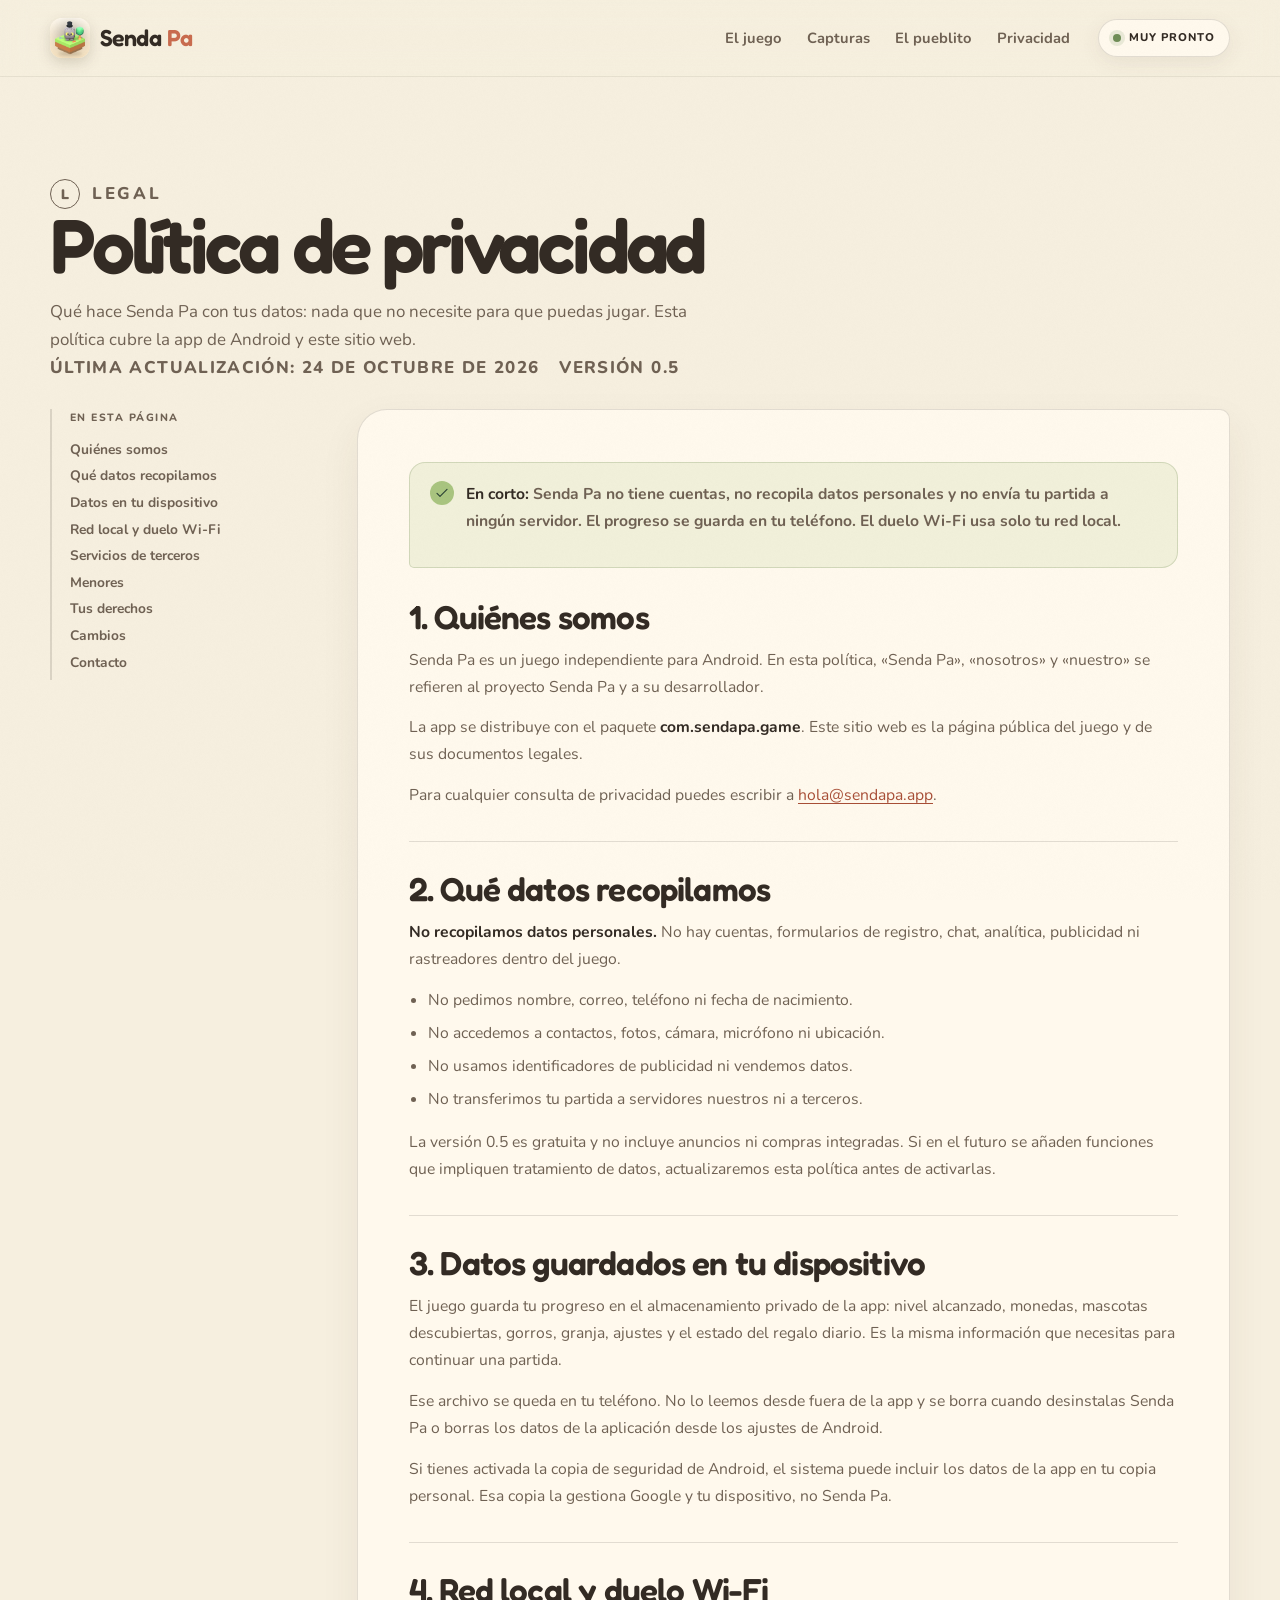
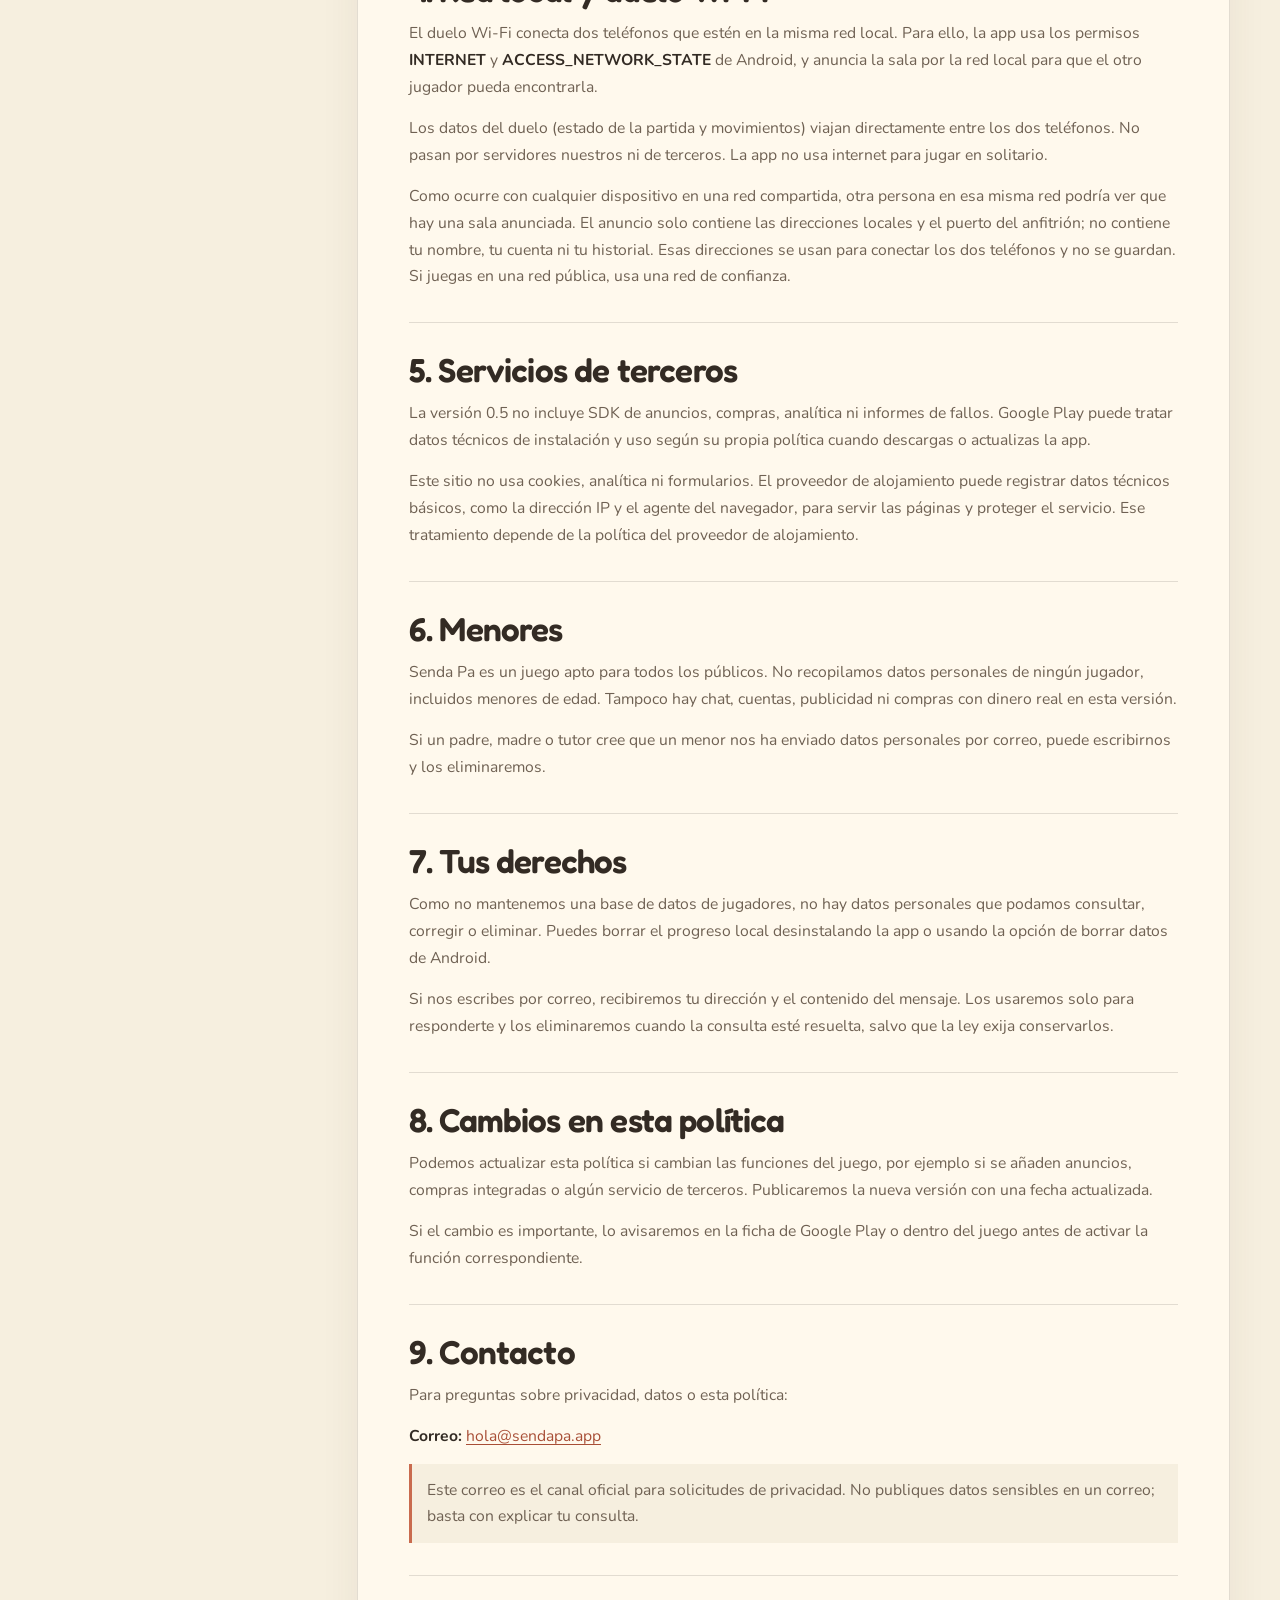
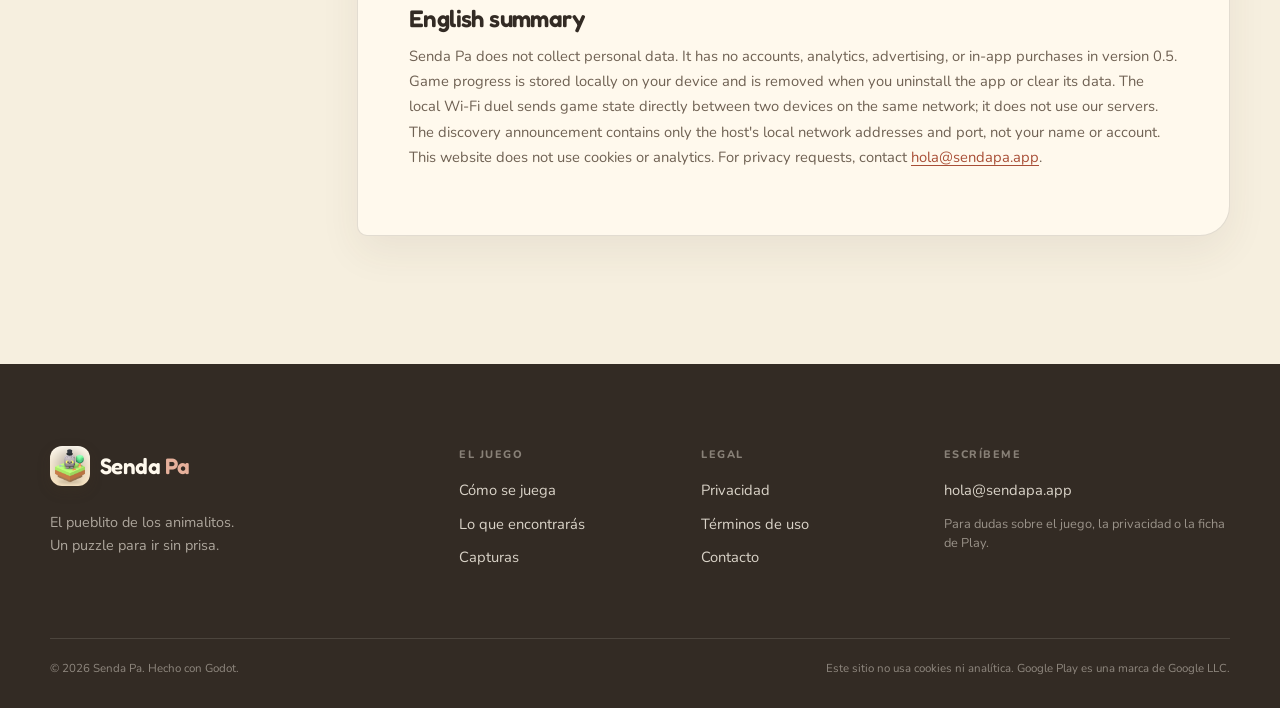
==== privacidad/index.html @ 4fb6857e "Sitio web estatico de Senda Pa" ====
<!doctype html>
<html lang="es">
<head>
  <meta charset="utf-8">
  <meta name="viewport" content="width=device-width, initial-scale=1">
  <title>Política de privacidad — Senda Pa</title>
  <meta name="description" content="Política de privacidad de Senda Pa: el juego no recopila datos personales, guarda el progreso en tu dispositivo y usa la red local solo para el duelo Wi-Fi.">
  <meta name="theme-color" content="#f6efdf">
  <meta name="color-scheme" content="light">

  <link rel="icon" href="../assets/favicon.ico" sizes="any">
  <link rel="icon" type="image/png" href="../assets/icon-32.png" sizes="32x32">
  <link rel="apple-touch-icon" href="../assets/icon-180.png">
  <link rel="preload" href="../assets/fonts/Fredoka.ttf" as="font" type="font/ttf" crossorigin>
  <link rel="preload" href="../assets/fonts/Nunito-400.ttf" as="font" type="font/ttf" crossorigin>
  <link rel="stylesheet" href="../styles.css">

  <meta property="og:type" content="article">
  <meta property="og:locale" content="es_ES">
  <meta property="og:site_name" content="Senda Pa">
  <meta property="og:title" content="Política de privacidad — Senda Pa">
  <meta property="og:description" content="Senda Pa no recopila datos personales. El progreso se queda en tu dispositivo y el duelo Wi-Fi usa solo tu red local.">
  <meta property="og:image" content="../assets/og-image.jpg">
</head>
<body>
  <a class="skip-link" href="#contenido">Saltar al contenido</a>

  <svg class="svg-sprite" aria-hidden="true" xmlns="http://www.w3.org/2000/svg">
    <symbol id="i-check" viewBox="0 0 24 24">
      <path d="m4.5 12.5 4.5 4.5L19.5 6.5"/>
    </symbol>
  </svg>

  <header class="site-header">
    <div class="container header-inner">
      <a class="brand" href="../" aria-label="Senda Pa, inicio">
        <img src="../assets/icon.png" width="40" height="40" alt="">
        <span class="brand-word">Senda <em>Pa</em></span>
      </a>
      <nav class="main-nav" aria-label="Principal">
        <a href="../#juego">El juego</a>
        <a href="../#capturas">Capturas</a>
        <a href="../#pueblito">El pueblito</a>
        <a href="./" aria-current="page">Privacidad</a>
      </nav>
      <a class="header-pill" href="../#disponible"><span class="status-dot" aria-hidden="true"></span> Muy pronto</a>
    </div>
  </header>

  <main id="contenido">
    <section class="legal-hero">
      <div class="container">
        <p class="kicker"><span class="kicker-num">L</span> Legal</p>
        <h1>Política de privacidad</h1>
        <p>Qué hace Senda Pa con tus datos: nada que no necesite para que puedas jugar. Esta política cubre la app de Android y este sitio web.</p>
        <p class="legal-meta"><span>Última actualización: 24 de octubre de 2026</span><span>Versión 0.5</span></p>
      </div>
    </section>

    <div class="container legal-layout">
      <nav class="legal-toc" aria-label="En esta página">
        <h2>En esta página</h2>
        <a href="#quienes-somos">Quiénes somos</a>
        <a href="#datos">Qué datos recopilamos</a>
        <a href="#dispositivo">Datos en tu dispositivo</a>
        <a href="#red-local">Red local y duelo Wi-Fi</a>
        <a href="#terceros">Servicios de terceros</a>
        <a href="#menores">Menores</a>
        <a href="#derechos">Tus derechos</a>
        <a href="#cambios">Cambios</a>
        <a href="#contacto">Contacto</a>
      </nav>

      <article class="legal-card">
        <div class="legal-summary">
          <svg class="icon" aria-hidden="true"><use href="#i-check"/></svg>
          <p><strong>En corto:</strong> Senda Pa no tiene cuentas, no recopila datos personales y no envía tu partida a ningún servidor. El progreso se guarda en tu teléfono. El duelo Wi-Fi usa solo tu red local.</p>
        </div>

        <section id="quienes-somos">
          <h2>1. Quiénes somos</h2>
          <p>Senda Pa es un juego independiente para Android. En esta política, «Senda Pa», «nosotros» y «nuestro» se refieren al proyecto Senda Pa y a su desarrollador.</p>
          <p>La app se distribuye con el paquete <strong>com.sendapa.game</strong>. Este sitio web es la página pública del juego y de sus documentos legales.</p>
          <p>Para cualquier consulta de privacidad puedes escribir a <a href="mailto:hola@sendapa.app">hola@sendapa.app</a>.</p>
        </section>

        <section id="datos">
          <h2>2. Qué datos recopilamos</h2>
          <p><strong>No recopilamos datos personales.</strong> No hay cuentas, formularios de registro, chat, analítica, publicidad ni rastreadores dentro del juego.</p>
          <ul>
            <li>No pedimos nombre, correo, teléfono ni fecha de nacimiento.</li>
            <li>No accedemos a contactos, fotos, cámara, micrófono ni ubicación.</li>
            <li>No usamos identificadores de publicidad ni vendemos datos.</li>
            <li>No transferimos tu partida a servidores nuestros ni a terceros.</li>
          </ul>
          <p>La versión 0.5 es gratuita y no incluye anuncios ni compras integradas. Si en el futuro se añaden funciones que impliquen tratamiento de datos, actualizaremos esta política antes de activarlas.</p>
        </section>

        <section id="dispositivo">
          <h2>3. Datos guardados en tu dispositivo</h2>
          <p>El juego guarda tu progreso en el almacenamiento privado de la app: nivel alcanzado, monedas, mascotas descubiertas, gorros, granja, ajustes y el estado del regalo diario. Es la misma información que necesitas para continuar una partida.</p>
          <p>Ese archivo se queda en tu teléfono. No lo leemos desde fuera de la app y se borra cuando desinstalas Senda Pa o borras los datos de la aplicación desde los ajustes de Android.</p>
          <p>Si tienes activada la copia de seguridad de Android, el sistema puede incluir los datos de la app en tu copia personal. Esa copia la gestiona Google y tu dispositivo, no Senda Pa.</p>
        </section>

        <section id="red-local">
          <h2>4. Red local y duelo Wi-Fi</h2>
          <p>El duelo Wi-Fi conecta dos teléfonos que estén en la misma red local. Para ello, la app usa los permisos <strong>INTERNET</strong> y <strong>ACCESS_NETWORK_STATE</strong> de Android, y anuncia la sala por la red local para que el otro jugador pueda encontrarla.</p>
          <p>Los datos del duelo (estado de la partida y movimientos) viajan directamente entre los dos teléfonos. No pasan por servidores nuestros ni de terceros. La app no usa internet para jugar en solitario.</p>
          <p>Como ocurre con cualquier dispositivo en una red compartida, otra persona en esa misma red podría ver que hay una sala anunciada. El anuncio solo contiene las direcciones locales y el puerto del anfitrión; no contiene tu nombre, tu cuenta ni tu historial. Esas direcciones se usan para conectar los dos teléfonos y no se guardan. Si juegas en una red pública, usa una red de confianza.</p>
        </section>

        <section id="terceros">
          <h2>5. Servicios de terceros</h2>
          <p>La versión 0.5 no incluye SDK de anuncios, compras, analítica ni informes de fallos. Google Play puede tratar datos técnicos de instalación y uso según su propia política cuando descargas o actualizas la app.</p>
          <p>Este sitio no usa cookies, analítica ni formularios. El proveedor de alojamiento puede registrar datos técnicos básicos, como la dirección IP y el agente del navegador, para servir las páginas y proteger el servicio. Ese tratamiento depende de la política del proveedor de alojamiento.</p>
        </section>

        <section id="menores">
          <h2>6. Menores</h2>
          <p>Senda Pa es un juego apto para todos los públicos. No recopilamos datos personales de ningún jugador, incluidos menores de edad. Tampoco hay chat, cuentas, publicidad ni compras con dinero real en esta versión.</p>
          <p>Si un padre, madre o tutor cree que un menor nos ha enviado datos personales por correo, puede escribirnos y los eliminaremos.</p>
        </section>

        <section id="derechos">
          <h2>7. Tus derechos</h2>
          <p>Como no mantenemos una base de datos de jugadores, no hay datos personales que podamos consultar, corregir o eliminar. Puedes borrar el progreso local desinstalando la app o usando la opción de borrar datos de Android.</p>
          <p>Si nos escribes por correo, recibiremos tu dirección y el contenido del mensaje. Los usaremos solo para responderte y los eliminaremos cuando la consulta esté resuelta, salvo que la ley exija conservarlos.</p>
        </section>

        <section id="cambios">
          <h2>8. Cambios en esta política</h2>
          <p>Podemos actualizar esta política si cambian las funciones del juego, por ejemplo si se añaden anuncios, compras integradas o algún servicio de terceros. Publicaremos la nueva versión con una fecha actualizada.</p>
          <p>Si el cambio es importante, lo avisaremos en la ficha de Google Play o dentro del juego antes de activar la función correspondiente.</p>
        </section>

        <section id="contacto">
          <h2>9. Contacto</h2>
          <p>Para preguntas sobre privacidad, datos o esta política:</p>
          <p><strong>Correo:</strong> <a href="mailto:hola@sendapa.app">hola@sendapa.app</a></p>
          <p class="legal-note">Este correo es el canal oficial para solicitudes de privacidad. No publiques datos sensibles en un correo; basta con explicar tu consulta.</p>
        </section>

        <section class="legal-en" lang="en">
          <h2>English summary</h2>
          <p>Senda Pa does not collect personal data. It has no accounts, analytics, advertising, or in-app purchases in version 0.5. Game progress is stored locally on your device and is removed when you uninstall the app or clear its data. The local Wi-Fi duel sends game state directly between two devices on the same network; it does not use our servers. The discovery announcement contains only the host's local network addresses and port, not your name or account. This website does not use cookies or analytics. For privacy requests, contact <a href="mailto:hola@sendapa.app">hola@sendapa.app</a>.</p>
        </section>
      </article>
    </div>
  </main>

  <footer class="site-footer">
    <div class="container footer-grid">
      <div class="footer-brand">
        <a class="brand brand--footer" href="../" aria-label="Senda Pa, inicio">
          <img src="../assets/icon.png" width="44" height="44" alt="" loading="lazy">
          <span class="brand-word">Senda <em>Pa</em></span>
        </a>
        <p>El pueblito de los animalitos.<br>Un puzzle para ir sin prisa.</p>
      </div>
      <nav class="footer-nav" aria-label="El juego">
        <h2>El juego</h2>
        <a href="../#juego">Cómo se juega</a>
        <a href="../#pueblito">Lo que encontrarás</a>
        <a href="../#capturas">Capturas</a>
      </nav>
      <nav class="footer-nav" aria-label="Legal">
        <h2>Legal</h2>
        <a href="./" aria-current="page">Privacidad</a>
        <a href="../terminos/">Términos de uso</a>
        <a href="mailto:hola@sendapa.app">Contacto</a>
      </nav>
      <div class="footer-contact">
        <h2>Escríbeme</h2>
        <a href="mailto:hola@sendapa.app">hola@sendapa.app</a>
        <p>Para dudas sobre el juego, la privacidad o la ficha de Play.</p>
      </div>
    </div>
    <div class="container footer-bottom">
      <p>© 2026 Senda Pa. Hecho con Godot.</p>
      <p>Este sitio no usa cookies ni analítica. Google Play es una marca de Google LLC.</p>
    </div>
  </footer>

</body>
</html>
---- styles.css ----
@font-face {
  font-family: "Fredoka";
  src: url("assets/fonts/Fredoka.ttf") format("truetype");
  font-weight: 300 700;
  font-style: normal;
  font-display: swap;
}

@font-face {
  font-family: "Nunito";
  src: url("assets/fonts/Nunito-400.ttf") format("truetype");
  font-weight: 400;
  font-style: normal;
  font-display: swap;
}

@font-face {
  font-family: "Nunito";
  src: url("assets/fonts/Nunito-600.ttf") format("truetype");
  font-weight: 600;
  font-style: normal;
  font-display: swap;
}

@font-face {
  font-family: "Nunito";
  src: url("assets/fonts/Nunito-700.ttf") format("truetype");
  font-weight: 700;
  font-style: normal;
  font-display: swap;
}

@font-face {
  font-family: "Nunito";
  src: url("assets/fonts/Nunito-800.ttf") format("truetype");
  font-weight: 800;
  font-style: normal;
  font-display: swap;
}

:root {
  --paper: #f6efdf;
  --paper-deep: #efe3cd;
  --cream: #fff9ed;
  --ink: #332b24;
  --ink-soft: #6f6153;
  --terracotta: #c96b4e;
  --terra-dark: #a84e36;
  --sage: #a9c47f;
  --sage-deep: #6f8d56;
  --forest: #2e4436;
  --line: rgba(51, 43, 36, 0.14);
  --line-strong: rgba(51, 43, 36, 0.24);
  --shadow: 0 24px 60px rgba(74, 53, 36, 0.16);
  --font-display: "Fredoka", "Trebuchet MS", sans-serif;
  --font-body: "Nunito", "Segoe UI", sans-serif;
}

*,
*::before,
*::after {
  box-sizing: border-box;
}

html {
  overflow-x: clip;
  scroll-behavior: smooth;
  scroll-padding-top: 96px;
}

body {
  margin: 0;
  overflow-x: clip;
  background: var(--paper);
  color: var(--ink);
  font-family: var(--font-body);
  font-size: 16px;
  line-height: 1.65;
  -webkit-font-smoothing: antialiased;
  text-rendering: optimizeLegibility;
}

body::after {
  content: "";
  position: fixed;
  inset: 0;
  z-index: 200;
  pointer-events: none;
  background-image: url("assets/noise.png");
  background-size: 96px;
  opacity: 0.1;
  mix-blend-mode: multiply;
}

::selection {
  background: rgba(201, 107, 78, 0.28);
  color: var(--ink);
}

img {
  max-width: 100%;
}

a {
  color: inherit;
}

button,
input,
textarea,
select {
  font: inherit;
}

:focus-visible {
  outline: 3px solid var(--terracotta);
  outline-offset: 3px;
}

.section--gallery :focus-visible,
.site-footer :focus-visible {
  outline-color: var(--cream);
}

.svg-sprite {
  position: absolute;
  width: 0;
  height: 0;
  overflow: hidden;
}

.icon {
  width: 1.15em;
  height: 1.15em;
  flex: 0 0 auto;
  fill: none;
  stroke: currentColor;
  stroke-width: 1.8;
  stroke-linecap: round;
  stroke-linejoin: round;
  vertical-align: -0.14em;
}

.icon--fill,
.icon .fill {
  fill: currentColor;
  stroke: none;
}

.skip-link {
  position: fixed;
  top: 12px;
  left: 12px;
  z-index: 500;
  padding: 12px 18px;
  border-radius: 10px;
  background: var(--ink);
  color: var(--cream);
  font-weight: 800;
  text-decoration: none;
  transform: translateY(-160%);
  transition: transform 0.2s ease;
}

.skip-link:focus {
  transform: translateY(0);
}

.container {
  width: min(1180px, calc(100% - clamp(36px, 7vw, 96px)));
  margin-inline: auto;
}

/* Header */
.site-header {
  position: sticky;
  top: 0;
  z-index: 60;
  background: rgba(246, 239, 223, 0.82);
  border-bottom: 1px solid rgba(51, 43, 36, 0.08);
  backdrop-filter: blur(14px);
}

.header-inner {
  display: flex;
  align-items: center;
  gap: 28px;
  min-height: 76px;
}

.brand {
  display: inline-flex;
  align-items: center;
  gap: 10px;
  color: var(--ink);
  font-family: var(--font-display);
  font-size: 1.45rem;
  font-weight: 600;
  letter-spacing: -0.025em;
  line-height: 1;
  text-decoration: none;
  white-space: nowrap;
}

.brand img {
  width: 40px;
  height: 40px;
  border-radius: 12px;
  box-shadow: 0 5px 14px rgba(74, 53, 36, 0.18);
}

.brand-word em {
  color: var(--terracotta);
  font-style: normal;
}

.main-nav {
  display: flex;
  align-items: center;
  gap: clamp(16px, 2vw, 28px);
  margin-left: auto;
  font-size: 0.92rem;
  font-weight: 700;
}

.main-nav a {
  position: relative;
  padding-block: 10px;
  color: var(--ink-soft);
  text-decoration: none;
}

.main-nav a::after {
  content: "";
  position: absolute;
  right: 100%;
  bottom: 4px;
  left: 0;
  height: 2px;
  border-radius: 2px;
  background: var(--terracotta);
  transition: right 0.28s ease;
}

.main-nav a:hover::after,
.main-nav a:focus-visible::after {
  right: 0;
}

.header-pill {
  display: inline-flex;
  align-items: center;
  gap: 8px;
  padding: 9px 14px;
  border: 1px solid var(--line);
  border-radius: 999px;
  background: var(--cream);
  box-shadow: 0 6px 20px rgba(74, 53, 36, 0.08);
  color: var(--ink);
  font-size: 0.7rem;
  font-weight: 800;
  letter-spacing: 0.09em;
  text-decoration: none;
  text-transform: uppercase;
  white-space: nowrap;
}

.status-dot {
  width: 8px;
  height: 8px;
  border-radius: 50%;
  background: var(--sage-deep);
  box-shadow: 0 0 0 4px rgba(111, 141, 86, 0.15);
}

/* Hero */
.hero {
  position: relative;
  display: grid;
  grid-template-columns: minmax(0, 1.05fr) minmax(0, 0.95fr);
  gap: clamp(32px, 5vw, 84px);
  align-items: center;
  min-height: min(860px, calc(100svh - 76px));
  padding-block: clamp(54px, 7vw, 100px) clamp(70px, 8vw, 118px);
}

.hero-copy {
  position: relative;
  z-index: 2;
  max-width: 620px;
}

.eyebrow {
  display: flex;
  align-items: center;
  gap: 11px;
  margin: 0 0 20px;
  color: var(--terra-dark);
  font-size: 0.74rem;
  font-weight: 800;
  letter-spacing: 0.13em;
  line-height: 1.35;
  text-transform: uppercase;
}

.eyebrow-mark {
  display: inline-grid;
  width: 34px;
  height: 34px;
  flex: 0 0 auto;
  place-items: center;
  border-radius: 50%;
  background: var(--paper-deep);
  color: var(--terra-dark);
  font-size: 1rem;
  transform: rotate(-8deg);
}

.hero h1 {
  margin: 0;
  font-family: var(--font-display);
  font-size: clamp(4.3rem, 10.3vw, 8.9rem);
  font-weight: 600;
  letter-spacing: -0.06em;
  line-height: 0.88;
}

.hero h1 span {
  color: var(--terracotta);
}

.hero-tagline {
  margin: 16px 0 20px;
  font-family: var(--font-display);
  font-size: clamp(1.45rem, 2.7vw, 2.2rem);
  font-weight: 400;
  letter-spacing: -0.025em;
  line-height: 1.1;
}

.hero-lede {
  max-width: 52ch;
  margin: 0 0 30px;
  color: var(--ink-soft);
  font-size: clamp(1.02rem, 1.4vw, 1.18rem);
  line-height: 1.68;
}

.hero-lede strong {
  padding: 0 0.08em;
  background: linear-gradient(transparent 64%, rgba(201, 107, 78, 0.25) 64%);
  color: var(--ink);
}

.btn {
  display: inline-flex;
  min-height: 52px;
  align-items: center;
  justify-content: center;
  gap: 9px;
  padding: 0 23px;
  border: 1px solid transparent;
  border-radius: 18px 18px 18px 6px;
  font-size: 0.98rem;
  font-weight: 800;
  line-height: 1.1;
  text-align: center;
  text-decoration: none;
  transition: transform 0.25s ease, box-shadow 0.25s ease, background 0.25s ease,
    border-color 0.25s ease;
}

.btn .icon {
  width: 18px;
  height: 18px;
}

.btn--primary {
  background: var(--terracotta);
  box-shadow: 0 14px 28px rgba(168, 78, 54, 0.22);
  color: var(--cream);
}

.btn--primary:hover {
  background: var(--terra-dark);
  box-shadow: 0 18px 32px rgba(168, 78, 54, 0.27);
  transform: translateY(-2px);
}

.btn--ghost {
  border-color: var(--line-strong);
  background: transparent;
  color: var(--ink);
}

.btn--ghost:hover {
  border-color: var(--terracotta);
  background: var(--cream);
  transform: translateY(-2px);
}

.hero-actions {
  display: flex;
  flex-wrap: wrap;
  gap: 12px;
}

.hero-facts {
  display: flex;
  flex-wrap: wrap;
  gap: 12px 24px;
  margin: 28px 0 0;
  padding: 0;
  color: var(--ink-soft);
  font-size: 0.86rem;
  font-weight: 700;
  list-style: none;
}

.hero-facts li {
  display: inline-flex;
  align-items: center;
  gap: 7px;
}

.hero-facts .icon {
  width: 20px;
  height: 20px;
  padding: 4px;
  border-radius: 50%;
  background: rgba(169, 196, 127, 0.28);
  color: var(--sage-deep);
  stroke-width: 2.2;
}

.hero-art {
  position: relative;
  display: grid;
  min-height: 610px;
  place-items: center;
}

.sun-disc {
  position: absolute;
  top: 3%;
  right: 1%;
  width: min(82%, 470px);
  aspect-ratio: 1;
  border-radius: 50%;
  background: radial-gradient(circle at 42% 36%, #f7e0b2 0%, #f0d29c 67%, transparent 68%);
  opacity: 0.92;
}

.leaf {
  position: absolute;
  border-radius: 80% 0 80% 0;
  opacity: 0.52;
}

.leaf--one {
  bottom: 9%;
  left: -7%;
  width: 190px;
  height: 126px;
  background: linear-gradient(140deg, #c0d59f, #8fae69);
  transform: rotate(-20deg);
}

.leaf--two {
  right: 2%;
  bottom: 17%;
  width: 92px;
  height: 62px;
  background: var(--sage);
  opacity: 0.42;
  transform: rotate(24deg);
}

.phone {
  position: relative;
  z-index: 2;
  padding: 9px;
  border-radius: 42px;
  background: #2d2925;
  box-shadow: 0 30px 60px rgba(74, 53, 36, 0.26), inset 0 1px 0 rgba(255, 255, 255, 0.16);
}

.phone::after {
  content: "";
  position: absolute;
  top: 18px;
  left: 50%;
  z-index: 3;
  width: 7px;
  height: 7px;
  border-radius: 50%;
  background: #1b1815;
  transform: translateX(-50%);
}

.phone-screen {
  overflow: hidden;
  aspect-ratio: 9 / 19.5;
  border-radius: 34px;
  background: var(--paper);
}

.phone-screen img {
  display: block;
  width: 100%;
  height: 100%;
  background: var(--paper);
  object-fit: contain;
  object-position: top;
}

.phone--hero {
  width: min(330px, 72%);
  transform: rotate(-2.4deg);
}

.sticker {
  position: absolute;
  z-index: 4;
  display: flex;
  align-items: center;
  gap: 10px;
  padding: 10px 14px;
  border: 1px solid var(--line);
  border-radius: 12px 12px 12px 4px;
  background: var(--cream);
  box-shadow: 0 12px 24px rgba(74, 53, 36, 0.14);
  color: var(--ink);
  font-family: var(--font-display);
  line-height: 1.05;
}

.sticker--levels {
  top: 22%;
  left: -2%;
  transform: rotate(-5deg);
}

.sticker-num {
  color: var(--terracotta);
  font-size: 2.2rem;
  font-weight: 600;
  letter-spacing: -0.05em;
  line-height: 0.9;
}

.sticker--levels span:last-child {
  font-size: 0.78rem;
  line-height: 1.1;
}

.sticker--friends {
  right: 0;
  bottom: 11%;
  font-family: var(--font-body);
  font-size: 0.88rem;
  font-weight: 800;
  transform: rotate(4deg);
}

.sticker--friends .icon {
  width: 24px;
  height: 24px;
  color: var(--sage-deep);
}

.sticker--friends strong {
  color: var(--terra-dark);
}

.hero-trail {
  position: absolute;
  bottom: -2%;
  left: -8%;
  z-index: 1;
  width: 116%;
  color: var(--terracotta);
  opacity: 0.46;
}

/* Small hand-drawn divider */
.trail-divider {
  margin-top: -20px;
  color: var(--terracotta);
  opacity: 0.3;
}

.trail-divider svg {
  display: block;
  width: 100%;
  height: 74px;
}

/* Generic section typography */
.section {
  position: relative;
  padding-block: clamp(78px, 10vw, 132px);
}

.section--tight {
  padding-block: clamp(62px, 7vw, 94px);
}

.section-head {
  max-width: 920px;
  margin-bottom: clamp(34px, 5vw, 58px);
}

.kicker {
  display: flex;
  align-items: center;
  gap: 12px;
  margin: 0 0 18px;
  color: var(--terra-dark);
  font-size: 0.72rem;
  font-weight: 800;
  letter-spacing: 0.16em;
  line-height: 1.2;
  text-transform: uppercase;
}

.kicker-num {
  display: inline-grid;
  width: 30px;
  height: 30px;
  flex: 0 0 auto;
  place-items: center;
  border: 1px solid currentColor;
  border-radius: 50%;
  font-family: var(--font-display);
  font-size: 0.88rem;
  letter-spacing: 0;
}

.section h2 {
  margin: 0;
  color: var(--ink);
  font-family: var(--font-display);
  font-size: clamp(2.35rem, 5vw, 4.55rem);
  font-weight: 600;
  letter-spacing: -0.05em;
  line-height: 0.97;
  text-wrap: balance;
}

.section-sub {
  margin: 18px 0 0;
  color: var(--ink-soft);
  font-size: 1.08rem;
}

/* Story */
.story-grid {
  display: grid;
  grid-template-columns: minmax(0, 1.05fr) minmax(0, 0.95fr);
  gap: clamp(40px, 8vw, 104px);
  align-items: center;
}

.story-copy p {
  max-width: 54ch;
  margin: 0 0 18px;
  color: var(--ink-soft);
  font-size: 1.06rem;
}

.story-copy .lead {
  color: var(--ink);
  font-size: clamp(1.24rem, 2vw, 1.52rem);
  line-height: 1.45;
}

.pullquote {
  margin: 34px 0 0;
  padding-left: 22px;
  border-left: 3px solid var(--terracotta);
  color: var(--terra-dark);
  font-family: var(--font-display);
  font-size: clamp(1.55rem, 3vw, 2.3rem);
  font-weight: 400;
  letter-spacing: -0.03em;
  line-height: 1.08;
}

.postcard {
  position: relative;
  justify-self: end;
  width: min(100%, 470px);
  margin: 0;
  padding: 14px 14px 18px;
  border: 1px solid var(--line);
  border-radius: 4px;
  background: var(--cream);
  box-shadow: var(--shadow);
  transform: rotate(2.2deg);
}

.postcard img {
  display: block;
  width: 100%;
  height: auto;
  aspect-ratio: 1 / 1;
  border-radius: 2px;
  background: var(--paper);
  object-fit: cover;
  object-position: center;
}

.postcard figcaption {
  display: flex;
  align-items: baseline;
  gap: 10px;
  padding-top: 14px;
  color: var(--ink);
  font-family: var(--font-display);
  font-size: 1.08rem;
}

.postcard figcaption span {
  color: var(--terra-dark);
  font-family: var(--font-body);
  font-size: 0.62rem;
  font-weight: 800;
  letter-spacing: 0.13em;
  text-transform: uppercase;
}

.postcard-tape {
  position: absolute;
  top: -14px;
  left: -22px;
  width: 104px;
  height: 28px;
  border-right: 1px solid rgba(120, 96, 58, 0.12);
  border-left: 1px solid rgba(120, 96, 58, 0.12);
  background: rgba(232, 214, 179, 0.78);
  box-shadow: 0 2px 7px rgba(74, 53, 36, 0.1);
  transform: rotate(-4deg);
}

.postcard-stamp {
  position: absolute;
  top: -22px;
  right: 20px;
  width: 70px;
  height: 70px;
  padding: 5px;
  border: 1px dashed var(--terra-dark);
  background: var(--paper);
  box-shadow: 0 4px 10px rgba(74, 53, 36, 0.12);
  transform: rotate(6deg);
}

.postcard-stamp img {
  width: 100%;
  height: 100%;
  aspect-ratio: auto;
  object-fit: cover;
}

/* How it works */
.how-grid {
  display: grid;
  grid-template-columns: minmax(0, 1fr) minmax(0, 0.82fr);
  gap: clamp(40px, 7vw, 94px);
  align-items: center;
}

.steps {
  position: relative;
  margin: 0;
  padding: 0;
  list-style: none;
}

.steps::before {
  content: "";
  position: absolute;
  top: 26px;
  bottom: 26px;
  left: 25px;
  border-left: 2px dashed rgba(201, 107, 78, 0.34);
}

.step {
  position: relative;
  display: grid;
  grid-template-columns: 52px minmax(0, 1fr);
  gap: 20px;
  padding-block: 17px;
}

.step-num {
  position: relative;
  z-index: 1;
  display: grid;
  width: 52px;
  height: 52px;
  place-items: center;
  border: 1px solid var(--line-strong);
  border-radius: 50%;
  background: var(--cream);
  box-shadow: 0 4px 0 rgba(74, 53, 36, 0.05);
  color: var(--terra-dark);
  font-family: var(--font-display);
  font-size: 1.35rem;
  font-weight: 500;
}

.step h3 {
  margin: 8px 0 4px;
  font-family: var(--font-display);
  font-size: 1.48rem;
  font-weight: 600;
  letter-spacing: -0.025em;
  line-height: 1.1;
}

.step p {
  max-width: 46ch;
  margin: 0;
  color: var(--ink-soft);
  font-size: 0.98rem;
}

.how-art {
  position: relative;
  display: grid;
  place-items: center;
}

.phone--how {
  width: min(260px, 75%);
  transform: rotate(2.5deg);
}

.how-note {
  position: absolute;
  bottom: 6%;
  left: -12px;
  z-index: 4;
  display: flex;
  max-width: 192px;
  align-items: center;
  gap: 8px;
  padding: 10px 14px;
  border-radius: 10px 10px 10px 3px;
  background: var(--sage);
  box-shadow: 0 10px 20px rgba(74, 53, 36, 0.12);
  color: #2e4436;
  font-size: 0.8rem;
  font-weight: 800;
  line-height: 1.25;
  transform: rotate(-3deg);
}

.how-note .icon {
  width: 19px;
  height: 19px;
}

/* Bento */
.bento {
  display: grid;
  grid-template-columns: repeat(6, minmax(0, 1fr));
  grid-template-rows: 260px 260px 320px;
  gap: clamp(14px, 1.7vw, 22px);
}

.bento-card {
  position: relative;
  display: flex;
  min-width: 0;
  flex-direction: column;
  overflow: hidden;
  border: 1px solid var(--line);
  border-radius: 26px 10px 26px 10px;
  background: var(--cream);
  box-shadow: 0 12px 28px rgba(74, 53, 36, 0.08);
}

.bento-card img {
  display: block;
  width: 100%;
  min-height: 0;
  flex: 1;
  object-fit: cover;
  object-position: center;
}

.bento-card--levels {
  grid-column: span 4;
  grid-row: span 2;
}

.bento-card--pets,
.bento-card--daily {
  grid-column: span 2;
}

.bento-card--farm,
.bento-card--hats {
  grid-column: span 3;
}

.bento-card--pets img,
.bento-card--daily img {
  padding: 10px;
  background: var(--paper);
  object-fit: contain;
}

.bento-copy {
  padding: 16px 18px 18px;
}

.bento-eyebrow {
  display: block;
  margin-bottom: 4px;
  color: var(--terra-dark);
  font-size: 0.64rem;
  font-weight: 800;
  letter-spacing: 0.14em;
  line-height: 1.2;
  text-transform: uppercase;
}

.bento-copy h3 {
  margin: 0 0 4px;
  font-family: var(--font-display);
  font-size: clamp(1.18rem, 1.8vw, 1.62rem);
  font-weight: 600;
  letter-spacing: -0.025em;
  line-height: 1.05;
}

.bento-copy p {
  margin: 0;
  color: var(--ink-soft);
  font-size: 0.82rem;
  line-height: 1.4;
}

/* Gallery */
.section--gallery {
  overflow: hidden;
  background: var(--forest);
  color: var(--cream);
}

.section--gallery::before {
  content: "";
  position: absolute;
  inset: 0;
  pointer-events: none;
  background:
    radial-gradient(circle at 12% 18%, rgba(169, 196, 127, 0.14), transparent 26%),
    radial-gradient(circle at 86% 82%, rgba(201, 107, 78, 0.16), transparent 30%);
}

.section-head--inverse {
  position: relative;
  z-index: 1;
}

.section--gallery .kicker {
  color: #e6b09b;
}

.section--gallery h2 {
  color: var(--cream);
}

.section--gallery .section-sub {
  color: rgba(255, 249, 237, 0.62);
}

.gallery-controls {
  position: relative;
  z-index: 1;
  display: flex;
  align-items: center;
  justify-content: space-between;
  gap: 20px;
  margin-top: 4px;
}

.gallery-hint {
  display: flex;
  align-items: center;
  gap: 8px;
  margin: 0;
  color: rgba(255, 249, 237, 0.58);
  font-size: 0.7rem;
  font-weight: 800;
  letter-spacing: 0.1em;
  text-transform: uppercase;
}

.gallery-hint .icon {
  width: 17px;
  height: 17px;
}

.gallery-buttons {
  display: flex;
  gap: 8px;
}

.round-btn {
  display: grid;
  width: 44px;
  height: 44px;
  place-items: center;
  border: 1px solid rgba(255, 249, 237, 0.34);
  border-radius: 50%;
  background: transparent;
  color: var(--cream);
  cursor: pointer;
  transition: background 0.2s ease, color 0.2s ease, transform 0.2s ease;
}

.round-btn:hover {
  background: var(--cream);
  color: var(--forest);
  transform: translateY(-2px);
}

.round-btn:disabled {
  cursor: default;
  opacity: 0.35;
  transform: none;
}

.gallery-viewport {
  position: relative;
  z-index: 1;
  margin-top: 22px;
  overflow: hidden;
}

.gallery-track {
  display: flex;
  gap: clamp(16px, 2.4vw, 30px);
  overflow-x: auto;
  padding: 20px max(24px, calc((100vw - 1180px) / 2)) 58px;
  cursor: grab;
  overscroll-behavior-inline: contain;
  scrollbar-color: rgba(255, 249, 237, 0.25) transparent;
  scrollbar-width: thin;
  scroll-snap-type: x mandatory;
}

.gallery-track:active {
  cursor: grabbing;
}

.gallery-track::-webkit-scrollbar {
  height: 6px;
}

.gallery-track::-webkit-scrollbar-thumb {
  border-radius: 99px;
  background: rgba(255, 249, 237, 0.22);
}

.gallery-track::-webkit-scrollbar-track {
  background: transparent;
}

.shot {
  flex: 0 0 clamp(188px, 19vw, 246px);
  color: var(--cream);
  scroll-snap-align: center;
  text-decoration: none;
}

.shot:nth-child(even) {
  margin-top: 30px;
}

.shot img {
  -webkit-user-drag: none;
  user-select: none;
}

.phone--gallery {
  width: 100%;
  padding: 7px;
  border-radius: 30px;
  box-shadow: 0 22px 44px rgba(0, 0, 0, 0.28);
  transition: transform 0.3s ease;
}

.phone--gallery .phone-screen {
  border-radius: 24px;
}

.phone--gallery::after {
  width: 5px;
  height: 5px;
  top: 14px;
}

.shot:hover .phone--gallery {
  transform: translateY(-6px) rotate(-1deg);
}

.shot-caption {
  display: block;
  margin-top: 14px;
  color: rgba(255, 249, 237, 0.85);
  font-family: var(--font-display);
  font-size: 1rem;
  text-align: center;
}

/* Wi-Fi */
.wifi {
  display: grid;
  grid-template-columns: minmax(0, 1.04fr) minmax(0, 0.96fr);
  gap: clamp(40px, 8vw, 112px);
  align-items: center;
}

.wifi-art {
  position: relative;
  display: grid;
  min-height: 570px;
  place-items: center;
}

.wifi-halo {
  position: absolute;
  width: 70%;
  aspect-ratio: 1;
  border-radius: 50%;
  background: radial-gradient(circle, rgba(169, 196, 127, 0.55) 0%, rgba(169, 196, 127, 0.16) 52%, transparent 70%);
}

.phone--wifi {
  position: absolute;
  width: min(230px, 55%);
}

.phone--back {
  top: 6%;
  left: 5%;
  transform: rotate(-7deg);
}

.phone--front {
  right: 4%;
  bottom: 1%;
  transform: rotate(5deg);
}

.wifi-badge {
  position: absolute;
  top: 10%;
  right: 1%;
  z-index: 4;
  display: flex;
  align-items: center;
  gap: 8px;
  padding: 10px 15px;
  border: 1px solid var(--line);
  border-radius: 999px;
  background: var(--cream);
  box-shadow: 0 10px 22px rgba(74, 53, 36, 0.13);
  color: var(--ink);
  font-size: 0.82rem;
  font-weight: 800;
  transform: rotate(3deg);
}

.wifi-badge .icon {
  width: 20px;
  height: 20px;
  color: var(--sage-deep);
}

.wifi-arcs {
  position: absolute;
  bottom: 8%;
  width: 100%;
  color: var(--terracotta);
  opacity: 0.5;
}

.wifi-copy h2 {
  font-size: clamp(2.35rem, 5vw, 4.6rem);
}

.wifi-copy p {
  max-width: 50ch;
  margin: 20px 0 0;
  color: var(--ink-soft);
  font-size: 1.04rem;
}

.check-list {
  display: grid;
  gap: 10px;
  margin: 24px 0 0;
  padding: 0;
  list-style: none;
}

.check-list li {
  display: flex;
  align-items: flex-start;
  gap: 10px;
  color: var(--ink);
  font-size: 0.94rem;
  font-weight: 700;
}

.check-list .icon {
  width: 24px;
  height: 24px;
  padding: 5px;
  border-radius: 50%;
  background: rgba(169, 196, 127, 0.24);
  color: var(--sage-deep);
  stroke-width: 2.1;
}

/* Promise */
.promise {
  position: relative;
  overflow: hidden;
  padding-block: clamp(72px, 9vw, 124px);
  background: #b4553c;
  color: var(--cream);
}

.promise::before {
  content: "";
  position: absolute;
  inset: 0;
  background-image: radial-gradient(rgba(255, 249, 237, 0.14) 1px, transparent 1px);
  background-size: 18px 18px;
  opacity: 0.5;
}

.promise-inner {
  position: relative;
  z-index: 1;
  max-width: 930px;
}

.kicker--light {
  color: #ffe0d2;
}

.promise h2 {
  margin: 0 0 24px;
  color: var(--cream);
  font-family: var(--font-display);
  font-size: clamp(3rem, 7vw, 6.3rem);
  font-weight: 600;
  letter-spacing: -0.06em;
  line-height: 0.88;
}

.promise p {
  max-width: 58ch;
  color: rgba(255, 249, 237, 0.86);
  font-size: 1.06rem;
}

.promise-tags {
  display: flex;
  flex-wrap: wrap;
  gap: 10px;
  margin-top: 28px;
}

.promise-tags span {
  padding: 8px 14px;
  border: 1px solid rgba(255, 249, 237, 0.32);
  border-radius: 999px;
  font-size: 0.72rem;
  font-weight: 800;
  letter-spacing: 0.08em;
  text-transform: uppercase;
}

.promise-paw {
  position: absolute;
  right: 1%;
  bottom: -7%;
  width: min(330px, 31vw);
  color: var(--cream);
  opacity: 0.09;
  transform: rotate(-12deg);
}

.promise-paw .icon {
  width: 100%;
  height: auto;
}

/* Final */
.final {
  padding-bottom: clamp(80px, 10vw, 140px);
}

.final-card {
  position: relative;
  display: grid;
  grid-template-columns: minmax(0, 1.22fr) minmax(0, 0.78fr);
  gap: clamp(30px, 5vw, 60px);
  align-items: center;
  overflow: hidden;
  padding: clamp(28px, 5vw, 64px);
  border: 1px solid var(--line);
  border-radius: 44px 12px 44px 12px;
  background: var(--cream);
  box-shadow: var(--shadow);
}

.final-card::before {
  content: "";
  position: absolute;
  top: -110px;
  right: -80px;
  width: 310px;
  height: 310px;
  border-radius: 50%;
  background: radial-gradient(circle, rgba(240, 210, 156, 0.62), transparent 70%);
}

.final-copy {
  position: relative;
  z-index: 1;
}

.final h2 {
  font-size: clamp(2.35rem, 4.8vw, 4.5rem);
}

.final-copy > p {
  max-width: 54ch;
  color: var(--ink-soft);
  font-size: 1.02rem;
}

.final-actions {
  display: flex;
  flex-wrap: wrap;
  gap: 12px;
  margin-top: 26px;
}

.final-meta {
  display: flex;
  align-items: center;
  gap: 8px;
  margin-top: 24px;
  color: var(--ink-soft);
  font-size: 0.7rem;
  font-weight: 800;
  letter-spacing: 0.09em;
  text-transform: uppercase;
}

.final-stamp {
  position: relative;
  display: grid;
  width: min(250px, 76%);
  aspect-ratio: 1;
  place-items: center;
  justify-self: center;
  padding: 22px;
  border: 1px dashed var(--terracotta);
  border-radius: 50%;
  background: var(--paper);
  box-shadow: 0 16px 30px rgba(74, 53, 36, 0.12);
  transform: rotate(5deg);
}

.final-stamp::before {
  content: "";
  position: absolute;
  inset: 10px;
  border: 1px solid rgba(201, 107, 78, 0.24);
  border-radius: 50%;
}

.final-stamp img {
  width: 58%;
  height: auto;
  border-radius: 50%;
}

.final-stamp span {
  margin-top: 7px;
  color: var(--terra-dark);
  font-family: var(--font-display);
  font-size: 0.88rem;
  line-height: 1.05;
  text-align: center;
}

/* Footer */
.site-footer {
  padding-block: clamp(52px, 7vw, 82px) 30px;
  background: var(--ink);
  color: var(--cream);
}

.footer-grid {
  display: grid;
  grid-template-columns: minmax(0, 1.5fr) minmax(0, 0.8fr) minmax(0, 0.8fr) minmax(0, 1.2fr);
  gap: clamp(26px, 4vw, 60px);
}

.brand--footer {
  color: var(--cream);
  font-size: 1.4rem;
}

.brand--footer em {
  color: #e6b09b;
}

.footer-brand p {
  margin: 16px 0 0;
  color: rgba(255, 249, 237, 0.6);
  font-size: 0.9rem;
  line-height: 1.6;
}

.footer-nav h2,
.footer-contact h2 {
  margin: 0 0 14px;
  color: rgba(255, 249, 237, 0.42);
  font-family: var(--font-body);
  font-size: 0.68rem;
  font-weight: 800;
  letter-spacing: 0.14em;
  text-transform: uppercase;
}

.footer-nav a,
.footer-contact a {
  display: block;
  margin-bottom: 9px;
  color: rgba(255, 249, 237, 0.82);
  font-size: 0.92rem;
  text-decoration: none;
}

.footer-nav a:hover,
.footer-contact a:hover {
  color: var(--cream);
  text-decoration: underline;
  text-underline-offset: 4px;
}

.footer-contact p {
  margin: 12px 0 0;
  color: rgba(255, 249, 237, 0.5);
  font-size: 0.8rem;
  line-height: 1.5;
}

.footer-bottom {
  display: flex;
  flex-wrap: wrap;
  justify-content: space-between;
  gap: 20px;
  margin-top: clamp(36px, 5vw, 60px);
  padding-top: 20px;
  border-top: 1px solid rgba(255, 249, 237, 0.12);
}

.footer-bottom p {
  margin: 0;
  color: rgba(255, 249, 237, 0.45);
  font-size: 0.72rem;
}

/* Lightbox */
.lightbox {
  width: min(520px, 92vw);
  max-height: 90vh;
  padding: 0;
  overflow: hidden auto;
  border: 0;
  border-radius: 20px;
  background: var(--forest);
  box-shadow: 0 30px 80px rgba(0, 0, 0, 0.4);
  color: var(--cream);
}

.lightbox::backdrop {
  background: rgba(24, 31, 26, 0.82);
  backdrop-filter: blur(6px);
}

.lightbox img {
  display: block;
  width: 100%;
  max-height: 78vh;
  background: var(--paper);
  object-fit: contain;
}

.lightbox p {
  margin: 0;
  padding: 14px 20px 18px;
  font-family: var(--font-display);
  font-size: 1.1rem;
  text-align: center;
}

.lightbox-close {
  position: absolute;
  top: 10px;
  right: 10px;
  z-index: 2;
  display: grid;
  width: 42px;
  height: 42px;
  place-items: center;
  border: 1px solid rgba(255, 249, 237, 0.35);
  border-radius: 50%;
  background: rgba(46, 68, 54, 0.78);
  color: var(--cream);
  cursor: pointer;
}

/* Reveal */
.js [data-reveal] {
  opacity: 0;
  transform: translateY(18px);
  transition:
    opacity 0.75s cubic-bezier(0.2, 0.7, 0.2, 1),
    transform 0.75s cubic-bezier(0.2, 0.7, 0.2, 1);
  transition-delay: var(--delay, 0s);
}

.js [data-reveal].is-visible {
  opacity: 1;
  transform: none;
}

/* Legal pages */
.legal-hero {
  padding-block: clamp(58px, 8vw, 108px) 28px;
}

.legal-hero h1 {
  margin: 0 0 16px;
  font-family: var(--font-display);
  font-size: clamp(2.8rem, 6vw, 5.2rem);
  font-weight: 600;
  letter-spacing: -0.055em;
  line-height: 0.94;
  text-wrap: balance;
}

.legal-hero > .container > p {
  max-width: 66ch;
  margin: 0;
  color: var(--ink-soft);
  font-size: 1.06rem;
}

.legal-meta {
  display: flex;
  flex-wrap: wrap;
  gap: 10px 20px;
  margin-top: 18px;
  color: var(--ink-soft);
  font-size: 0.72rem;
  font-weight: 800;
  letter-spacing: 0.08em;
  text-transform: uppercase;
}

.legal-layout {
  display: grid;
  grid-template-columns: 230px minmax(0, 1fr);
  gap: clamp(30px, 6vw, 80px);
  align-items: start;
  padding-bottom: clamp(80px, 10vw, 132px);
}

.legal-toc {
  position: sticky;
  top: 100px;
  padding-left: 18px;
  border-left: 2px solid var(--line);
}

.legal-toc h2 {
  margin: 0 0 14px;
  color: var(--ink-soft);
  font-size: 0.66rem;
  font-weight: 800;
  letter-spacing: 0.14em;
  text-transform: uppercase;
}

.legal-toc a {
  display: block;
  margin-bottom: 8px;
  color: var(--ink-soft);
  font-size: 0.86rem;
  font-weight: 700;
  line-height: 1.35;
  text-decoration: none;
}

.legal-toc a:hover,
.legal-toc a:focus-visible {
  color: var(--terra-dark);
  text-decoration: underline;
  text-underline-offset: 3px;
}

.legal-card {
  padding: clamp(24px, 4vw, 54px);
  border: 1px solid var(--line);
  border-radius: 30px 10px 30px 10px;
  background: var(--cream);
  box-shadow: 0 16px 40px rgba(74, 53, 36, 0.07);
}

.legal-summary {
  display: flex;
  align-items: flex-start;
  gap: 12px;
  margin-bottom: 32px;
  padding: 18px 20px;
  border: 1px solid rgba(111, 141, 86, 0.25);
  border-radius: 16px 16px 16px 5px;
  background: rgba(169, 196, 127, 0.17);
}

.legal-summary .icon {
  width: 24px;
  height: 24px;
  flex: 0 0 auto;
  padding: 4px;
  border-radius: 50%;
  background: var(--sage);
  color: #2e4436;
}

.legal-summary p {
  margin: 0;
  color: var(--ink);
  font-size: 0.95rem;
  font-weight: 700;
  line-height: 1.55;
}

.legal-card section {
  scroll-margin-top: 100px;
  margin-top: 32px;
  padding-top: 30px;
  border-top: 1px solid var(--line);
}

.legal-card section:first-of-type {
  margin-top: 0;
  padding-top: 0;
  border-top: 0;
}

.legal-card h2 {
  margin: 0 0 12px;
  font-family: var(--font-display);
  font-size: clamp(1.5rem, 2.6vw, 2.15rem);
  font-weight: 600;
  letter-spacing: -0.025em;
  line-height: 1.05;
}

.legal-card h3 {
  margin: 24px 0 8px;
  font-family: var(--font-display);
  font-size: 1.25rem;
  font-weight: 600;
  line-height: 1.15;
}

.legal-card p,
.legal-card li {
  color: var(--ink-soft);
  font-size: 0.98rem;
  line-height: 1.72;
}

.legal-card p {
  margin: 0 0 14px;
}

.legal-card ul {
  margin: 0 0 16px;
  padding-left: 1.2em;
}

.legal-card li {
  margin-bottom: 6px;
}

.legal-card a {
  color: var(--terra-dark);
  text-decoration-thickness: 1px;
  text-underline-offset: 3px;
}

.legal-card strong {
  color: var(--ink);
}

.legal-note {
  margin: 20px 0;
  padding: 13px 15px;
  border-left: 3px solid var(--terracotta);
  background: var(--paper);
  color: var(--ink-soft);
  font-size: 0.88rem;
  line-height: 1.55;
}

.legal-en {
  margin-top: 40px;
  padding-top: 28px;
  border-top: 1px solid var(--line);
}

.legal-en h2 {
  font-size: 1.5rem;
}

.legal-en p,
.legal-en li {
  font-size: 0.92rem;
}

/* Responsive */
@media (max-width: 1120px) {
  .hero {
    grid-template-columns: minmax(0, 1.1fr) minmax(0, 0.9fr);
  }

  .hero-art {
    min-height: 560px;
  }

  .sticker--levels {
    left: -1%;
  }

  .bento {
    grid-template-rows: 240px 240px 300px;
  }
}

@media (max-width: 980px) {
  .hero {
    grid-template-columns: 1fr;
    min-height: auto;
    padding-block: 48px 64px;
  }

  .hero-copy {
    max-width: 720px;
  }

  .hero-art {
    min-height: 610px;
    margin-top: 6px;
  }

  .phone--hero {
    width: min(320px, 62%);
  }

  .sticker--levels {
    left: 10%;
    top: 15%;
  }

  .sticker--friends {
    right: 10%;
    bottom: 10%;
  }

  .hero-trail {
    left: 4%;
    width: 92%;
  }

  .story-grid,
  .how-grid,
  .wifi {
    grid-template-columns: 1fr;
  }

  .story-copy {
    max-width: 720px;
  }

  .postcard {
    width: min(420px, 100%);
    justify-self: center;
    margin-inline: auto;
  }

  .how-art {
    min-height: 470px;
  }

  .bento {
    grid-template-columns: repeat(2, minmax(0, 1fr));
    grid-template-rows: 250px 250px 260px 260px;
  }

  .bento-card--levels {
    grid-column: span 2;
    grid-row: span 2;
  }

  .bento-card--pets,
  .bento-card--daily {
    grid-column: span 1;
    grid-row: span 1;
  }

  .bento-card--farm,
  .bento-card--hats {
    grid-column: span 1;
    grid-row: span 1;
  }

  .wifi-art {
    min-height: 600px;
  }

  .wifi-copy {
    max-width: 720px;
  }

  .final-card {
    grid-template-columns: 1fr;
  }

  .final-stamp {
    width: min(210px, 60%);
    margin-top: 6px;
  }

  .footer-grid {
    grid-template-columns: 1.4fr 1fr 1fr;
  }

  .footer-contact {
    grid-column: 1 / -1;
  }
}

@media (max-width: 780px) {
  .header-inner {
    gap: 16px;
  }

  .main-nav a:not(:last-child) {
    display: none;
  }

  .main-nav {
    gap: 0;
  }

  .header-pill {
    display: none;
  }

  .hero h1 {
    font-size: clamp(4rem, 16vw, 6.8rem);
  }

  .hero-art {
    min-height: 570px;
  }

  .sticker--levels {
    left: 2%;
  }

  .sticker--friends {
    right: 2%;
  }

  .section h2,
  .wifi-copy h2 {
    font-size: clamp(2.15rem, 8vw, 3.5rem);
  }

  .bento {
    grid-template-rows: 230px 230px 250px 250px;
  }

  .step {
    grid-template-columns: 48px minmax(0, 1fr);
    gap: 16px;
  }

  .step-num {
    width: 48px;
    height: 48px;
    font-size: 1.2rem;
  }

  .steps::before {
    left: 23px;
  }

  .promise h2 {
    font-size: clamp(2.8rem, 12vw, 4.8rem);
  }

  .footer-grid {
    grid-template-columns: 1fr 1fr;
  }

  .footer-brand,
  .footer-contact {
    grid-column: 1 / -1;
  }

  .legal-layout {
    grid-template-columns: 1fr;
  }

  .legal-toc {
    position: static;
    padding: 16px 18px;
    border: 1px solid var(--line);
    border-radius: 14px;
    background: rgba(255, 249, 237, 0.5);
  }

  .legal-toc a {
    margin-bottom: 6px;
  }
}

@media (max-width: 620px) {
  .container {
    width: calc(100% - 32px);
  }

  .site-header {
    backdrop-filter: blur(10px);
  }

  .header-inner {
    min-height: 66px;
  }

  .brand {
    font-size: 1.25rem;
  }

  .brand img {
    width: 34px;
    height: 34px;
    border-radius: 10px;
  }

  .main-nav {
    font-size: 0.78rem;
  }

  .hero {
    padding-block: 38px 54px;
  }

  .hero-art {
    min-height: 510px;
  }

  .phone--hero {
    width: min(285px, 76%);
  }

  .sticker {
    padding: 8px 10px;
  }

  .sticker-num {
    font-size: 1.8rem;
  }

  .sticker--levels {
    display: none;
  }

  .sticker--friends {
    right: 2%;
    bottom: 7%;
    font-size: 0.76rem;
  }

  .leaf--one {
    left: 0;
  }

  .sticker--friends .icon {
    width: 20px;
    height: 20px;
  }

  .sun-disc {
    width: 88%;
  }

  .hero-actions .btn {
    flex: 1 1 auto;
  }

  .hero-facts {
    gap: 10px 16px;
    font-size: 0.78rem;
  }

  .trail-divider {
    display: none;
  }

  .section {
    padding-block: 64px;
  }

  .section--tight {
    padding-block: 54px;
  }

  .section-head {
    margin-bottom: 30px;
  }

  .postcard {
    width: 100%;
    transform: none;
  }

  .postcard-stamp {
    top: -16px;
    right: 12px;
    width: 58px;
    height: 58px;
  }

  .postcard-tape {
    left: -8px;
  }

  .how-art {
    min-height: 400px;
  }

  .phone--how {
    width: min(230px, 70%);
  }

  .how-note {
    bottom: 0;
    left: 0;
  }

  .bento {
    display: flex;
    flex-direction: column;
    gap: 14px;
  }

  .bento-card {
    min-height: 260px;
  }

  .bento-card--levels {
    min-height: 390px;
  }

  .bento-card--pets,
  .bento-card--daily {
    min-height: 245px;
  }

  .bento-card img {
    max-height: 230px;
  }

  .bento-card--levels img {
    max-height: 300px;
  }

  .gallery-controls {
    align-items: flex-start;
  }

  .gallery-hint {
    max-width: 180px;
    line-height: 1.4;
  }

  .gallery-track {
    padding-right: 16px;
    padding-left: 16px;
  }

  .shot {
    flex-basis: 190px;
  }

  .shot:nth-child(even) {
    margin-top: 20px;
  }

  .wifi-art {
    min-height: 470px;
  }

  .phone--wifi {
    width: min(180px, 46%);
  }

  .phone--back {
    left: 8%;
  }

  .phone--front {
    right: 8%;
  }

  .wifi-badge {
    top: 4%;
    right: 0;
    padding: 8px 12px;
    font-size: 0.74rem;
  }

  .promise {
    padding-block: 68px;
  }

  .promise-paw {
    width: 170px;
    opacity: 0.07;
  }

  .promise-tags span {
    font-size: 0.66rem;
  }

  .final-card {
    padding: 26px 22px;
    border-radius: 28px 8px 28px 8px;
  }

  .final-actions .btn {
    flex: 1 1 auto;
  }

  .final-stamp {
    width: 170px;
    padding: 16px;
  }

  .footer-grid {
    grid-template-columns: 1fr;
    gap: 28px;
  }

  .footer-brand,
  .footer-contact {
    grid-column: auto;
  }

  .footer-bottom {
    display: block;
  }

  .footer-bottom p + p {
    margin-top: 8px;
  }

  .legal-hero {
    padding-block: 48px 22px;
  }

  .legal-card {
    padding: 22px 18px;
  }

  .legal-summary {
    padding: 14px;
  }
}

@media (max-width: 400px) {
  .main-nav {
    display: none;
  }

  .hero h1 {
    font-size: 4rem;
  }

  .hero-actions {
    display: grid;
    grid-template-columns: 1fr;
  }

  .hero-actions .btn {
    width: 100%;
  }

  .phone--hero {
    width: 82%;
  }

  .sticker--levels {
    left: 0;
  }

  .sticker--friends {
    right: 0;
  }

  .wifi-art {
    min-height: 420px;
  }

  .phone--wifi {
    width: 44%;
  }

  .phone--back {
    left: 8%;
  }

  .phone--front {
    right: 8%;
  }
}

@media print {
  .site-header,
  .gallery-controls,
  .lightbox,
  .hero-actions,
  .final-actions {
    display: none !important;
  }

  body::after {
    display: none;
  }

  .js [data-reveal] {
    opacity: 1 !important;
    transform: none !important;
  }

  .section--gallery,
  .promise,
  .site-footer {
    background: #fff !important;
    color: #332b24 !important;
  }

  .section--gallery h2,
  .section--gallery .section-sub,
  .promise h2,
  .promise p,
  .site-footer a,
  .site-footer p {
    color: #332b24 !important;
  }
}

@media (prefers-reduced-motion: reduce) {
  html {
    scroll-behavior: auto;
  }

  *,
  *::before,
  *::after {
    animation-duration: 0.01ms !important;
    animation-iteration-count: 1 !important;
    scroll-behavior: auto !important;
    transition-duration: 0.01ms !important;
  }

  .js [data-reveal] {
    opacity: 1;
    transform: none;
  }
}
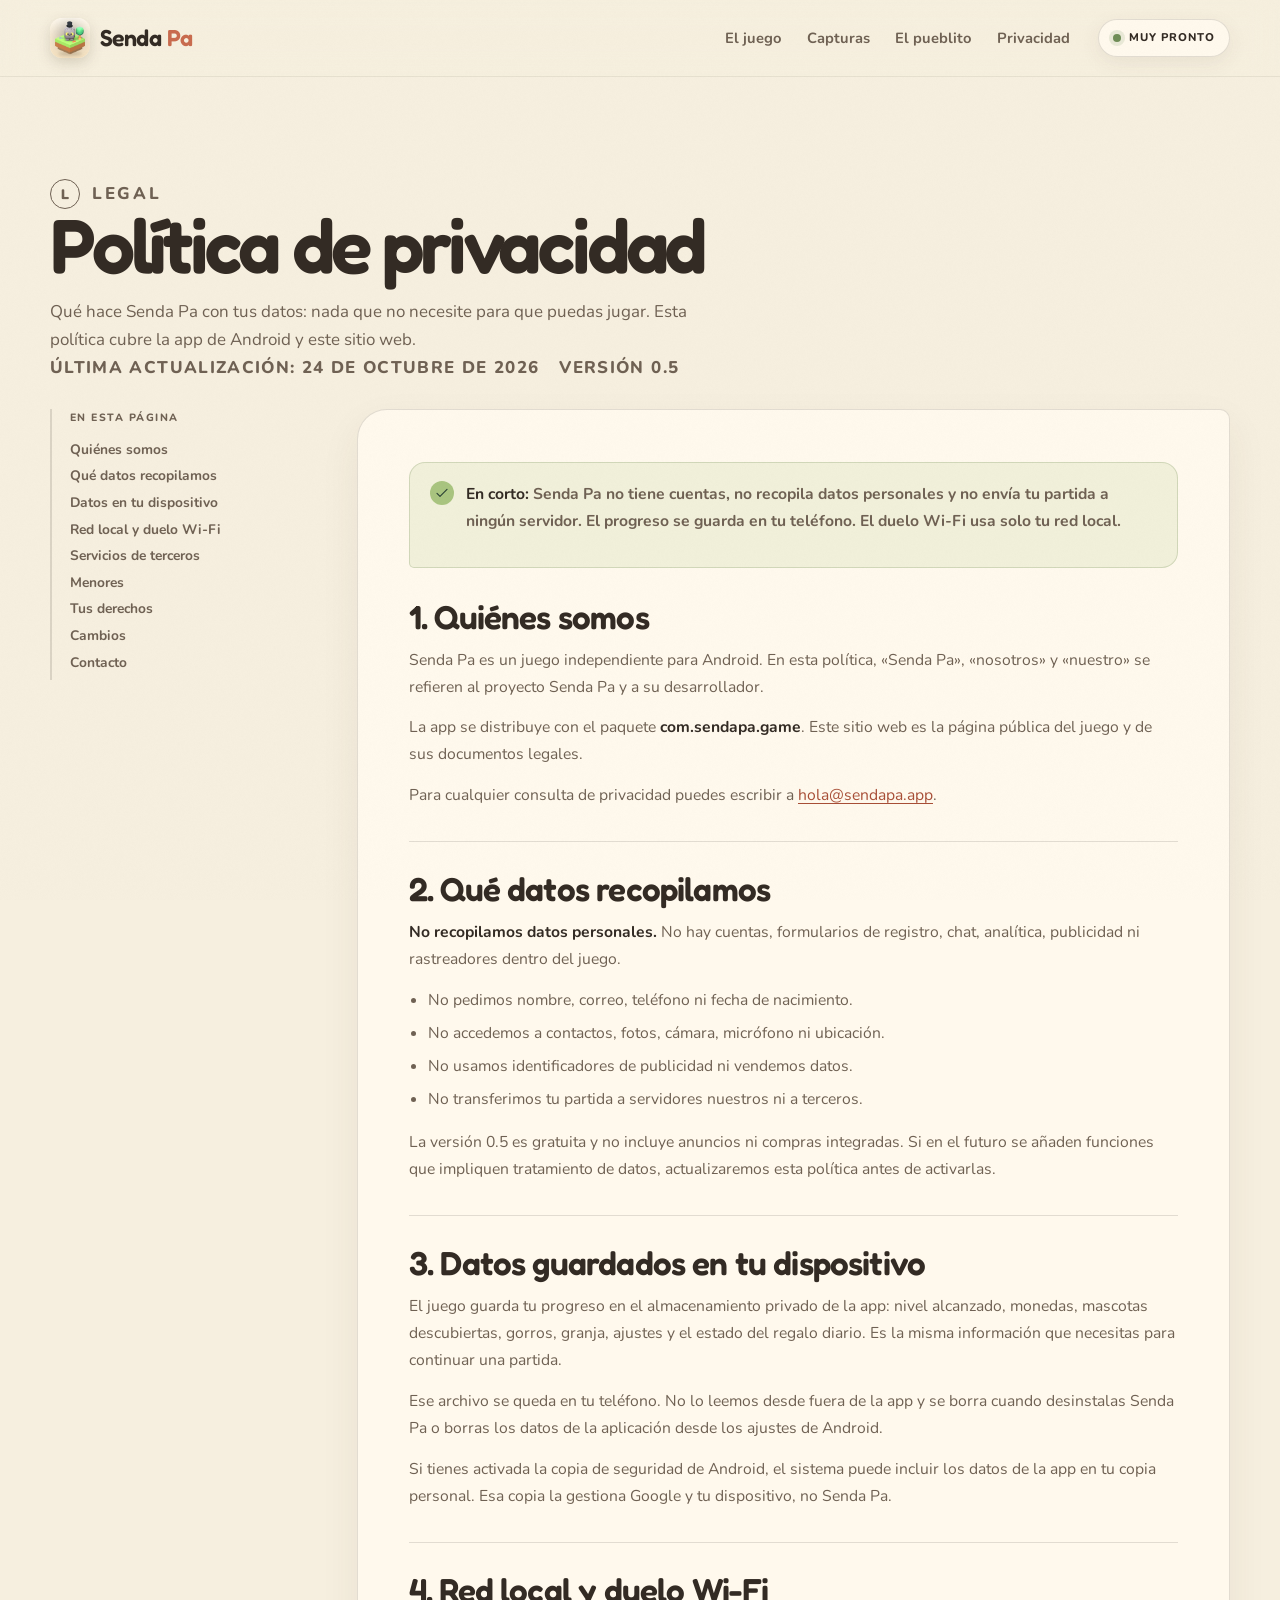
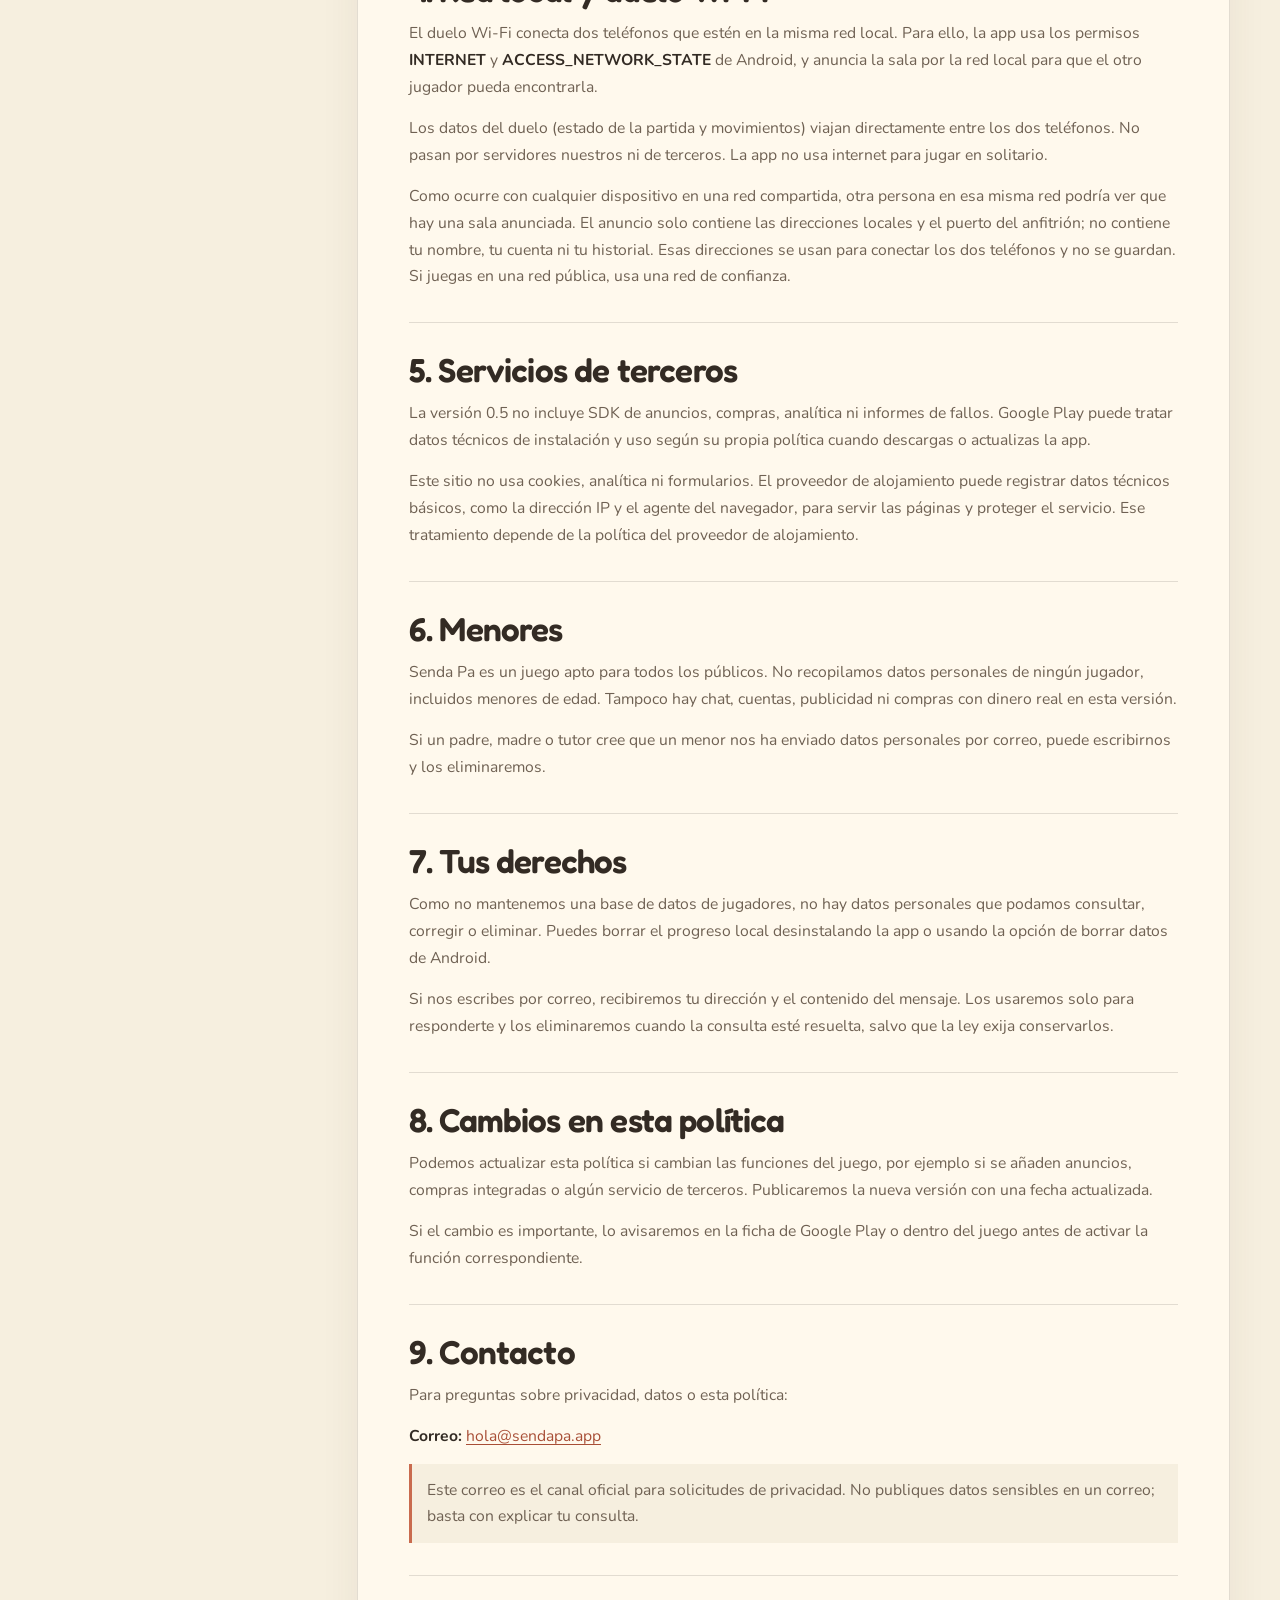
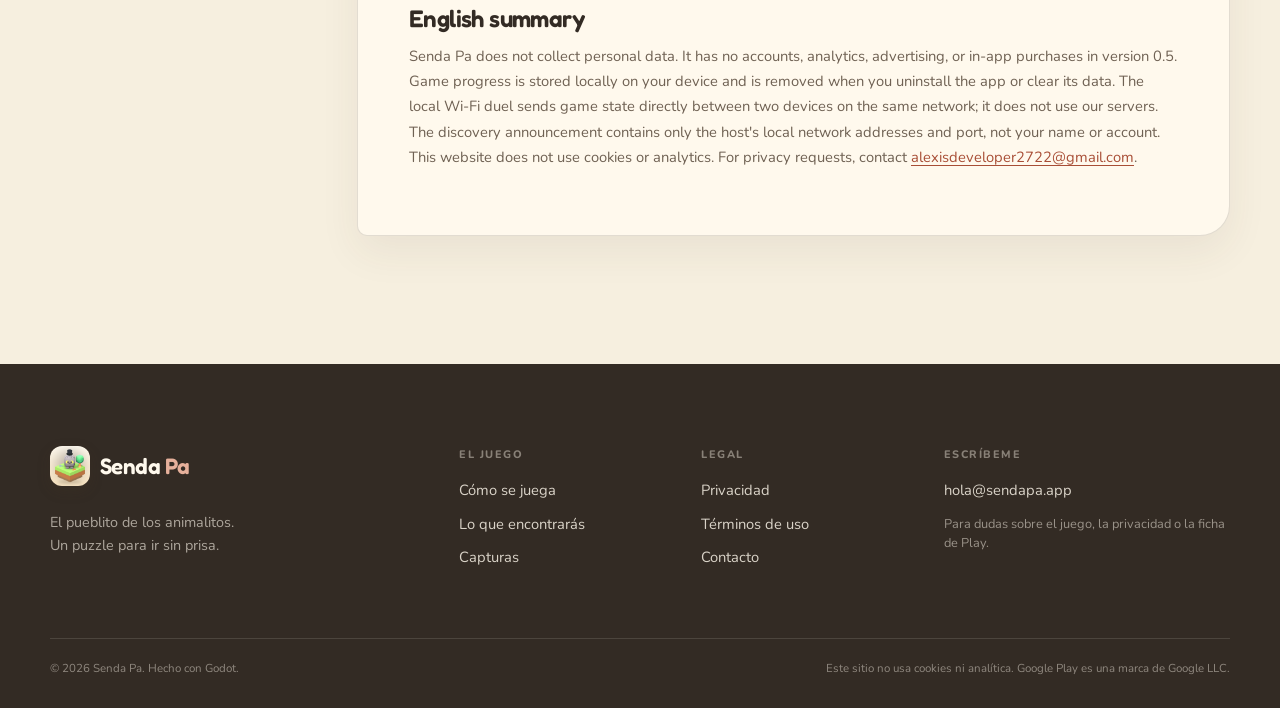
==== commit b5e7639d: "fixed: change contact email" ====
--- a/privacidad/index.html
+++ b/privacidad/index.html
@@ -143,7 +143,7 @@
 
         <section class="legal-en" lang="en">
           <h2>English summary</h2>
-          <p>Senda Pa does not collect personal data. It has no accounts, analytics, advertising, or in-app purchases in version 0.5. Game progress is stored locally on your device and is removed when you uninstall the app or clear its data. The local Wi-Fi duel sends game state directly between two devices on the same network; it does not use our servers. The discovery announcement contains only the host's local network addresses and port, not your name or account. This website does not use cookies or analytics. For privacy requests, contact <a href="mailto:hola@sendapa.app">hola@sendapa.app</a>.</p>
+          <p>Senda Pa does not collect personal data. It has no accounts, analytics, advertising, or in-app purchases in version 0.5. Game progress is stored locally on your device and is removed when you uninstall the app or clear its data. The local Wi-Fi duel sends game state directly between two devices on the same network; it does not use our servers. The discovery announcement contains only the host's local network addresses and port, not your name or account. This website does not use cookies or analytics. For privacy requests, contact <a href="mailto:alexisdeveloper2722@gmail.com">alexisdeveloper2722@gmail.com</a>.</p>
         </section>
       </article>
     </div>
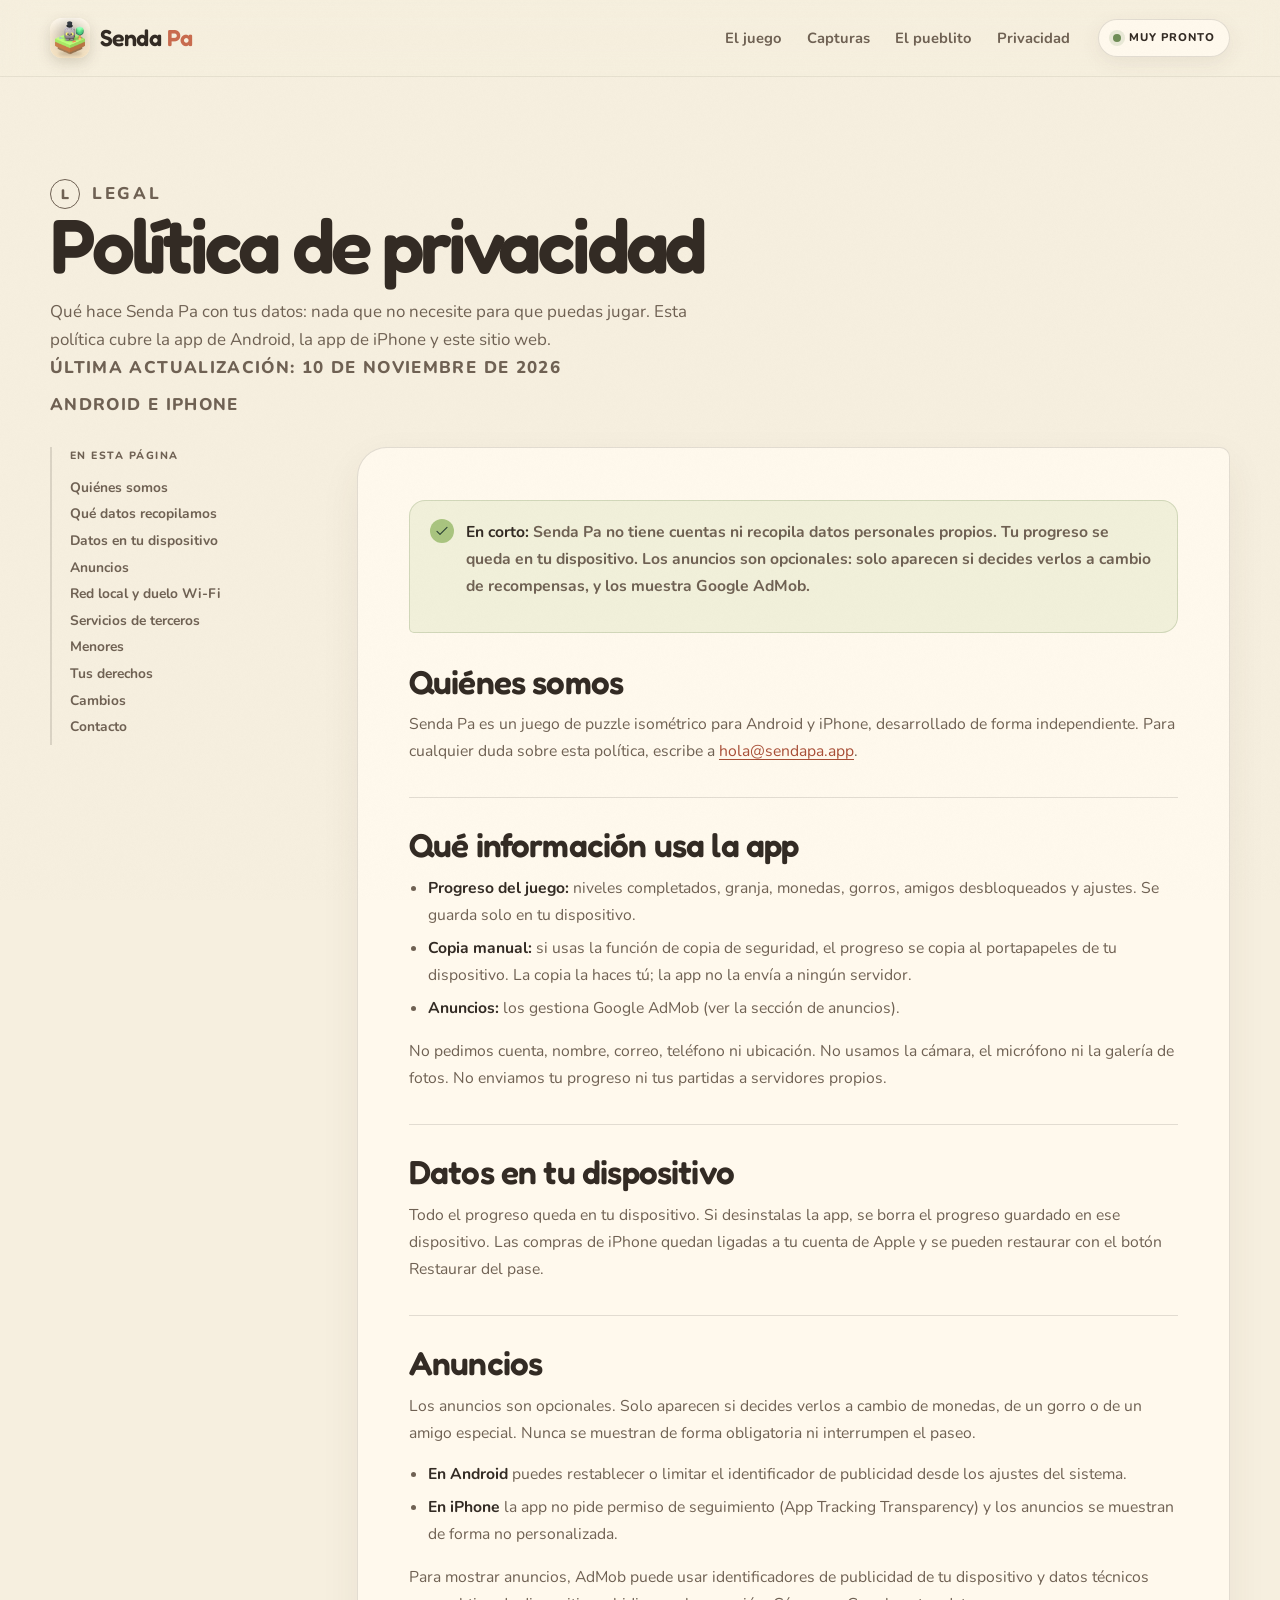
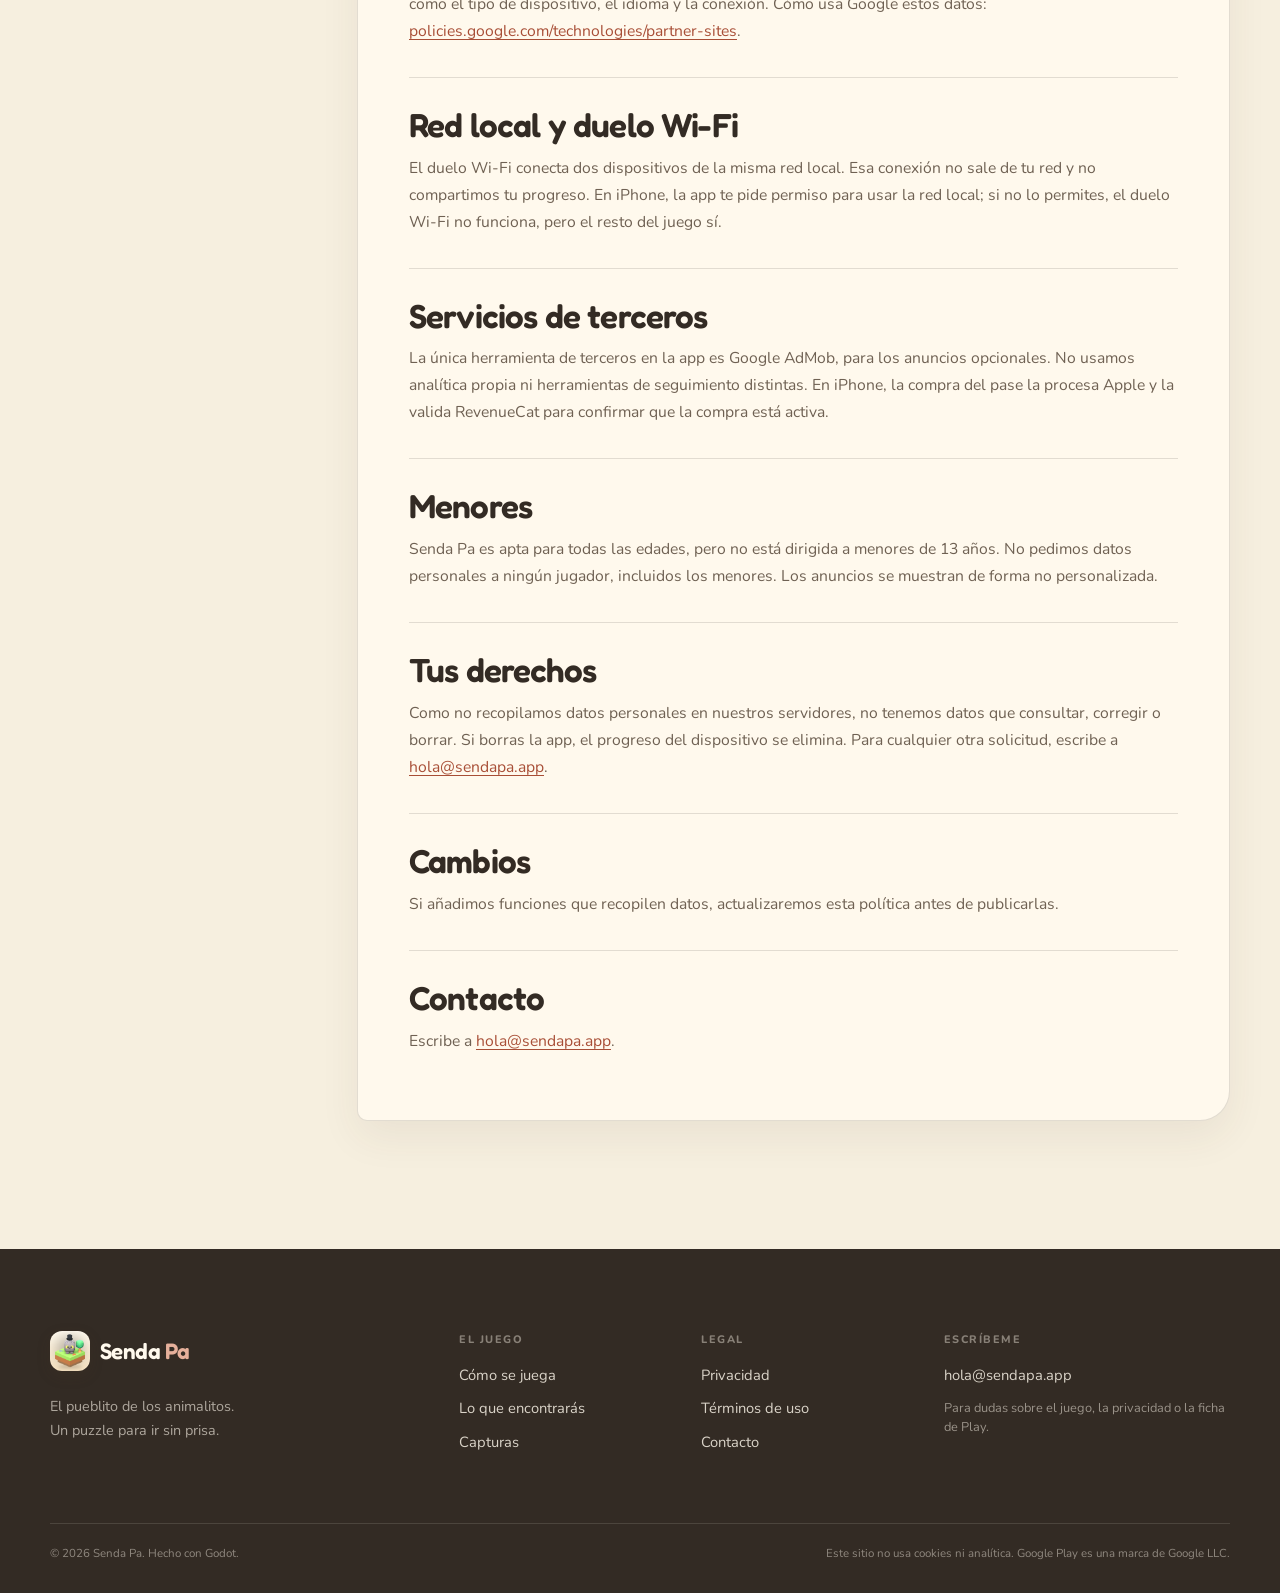
==== commit 76f92670: "Privacidad y landing: anuncios opcionales en Android e iPhone Co-Authored-By: Claude Haiku 5.5 <nore" ====
--- a/privacidad/index.html
+++ b/privacidad/index.html
@@ -52,8 +52,8 @@
       <div class="container">
         <p class="kicker"><span class="kicker-num">L</span> Legal</p>
         <h1>Política de privacidad</h1>
-        <p>Qué hace Senda Pa con tus datos: nada que no necesite para que puedas jugar. Esta política cubre la app de Android y este sitio web.</p>
-        <p class="legal-meta"><span>Última actualización: 24 de octubre de 2026</span><span>Versión 0.5</span></p>
+        <p>Qué hace Senda Pa con tus datos: nada que no necesite para que puedas jugar. Esta política cubre la app de Android, la app de iPhone y este sitio web.</p>
+        <p class="legal-meta"><span>Última actualización: 10 de noviembre de 2026</span><span>Android e iPhone</span></p>
       </div>
     </section>
 
@@ -63,6 +63,7 @@
         <a href="#quienes-somos">Quiénes somos</a>
         <a href="#datos">Qué datos recopilamos</a>
         <a href="#dispositivo">Datos en tu dispositivo</a>
+        <a href="#anuncios">Anuncios</a>
         <a href="#red-local">Red local y duelo Wi-Fi</a>
         <a href="#terceros">Servicios de terceros</a>
         <a href="#menores">Menores</a>
@@ -74,76 +75,67 @@
       <article class="legal-card">
         <div class="legal-summary">
           <svg class="icon" aria-hidden="true"><use href="#i-check"/></svg>
-          <p><strong>En corto:</strong> Senda Pa no tiene cuentas, no recopila datos personales y no envía tu partida a ningún servidor. El progreso se guarda en tu teléfono. El duelo Wi-Fi usa solo tu red local.</p>
+          <p><strong>En corto:</strong> Senda Pa no tiene cuentas ni recopila datos personales propios. Tu progreso se queda en tu dispositivo. Los anuncios son opcionales: solo aparecen si decides verlos a cambio de recompensas, y los muestra Google AdMob.</p>
         </div>
 
         <section id="quienes-somos">
-          <h2>1. Quiénes somos</h2>
-          <p>Senda Pa es un juego independiente para Android. En esta política, «Senda Pa», «nosotros» y «nuestro» se refieren al proyecto Senda Pa y a su desarrollador.</p>
-          <p>La app se distribuye con el paquete <strong>com.sendapa.game</strong>. Este sitio web es la página pública del juego y de sus documentos legales.</p>
-          <p>Para cualquier consulta de privacidad puedes escribir a <a href="mailto:hola@sendapa.app">hola@sendapa.app</a>.</p>
+          <h2>Quiénes somos</h2>
+          <p>Senda Pa es un juego de puzzle isométrico para Android y iPhone, desarrollado de forma independiente. Para cualquier duda sobre esta política, escribe a <a href="mailto:hola@sendapa.app">hola@sendapa.app</a>.</p>
         </section>
 
         <section id="datos">
-          <h2>2. Qué datos recopilamos</h2>
-          <p><strong>No recopilamos datos personales.</strong> No hay cuentas, formularios de registro, chat, analítica, publicidad ni rastreadores dentro del juego.</p>
+          <h2>Qué información usa la app</h2>
           <ul>
-            <li>No pedimos nombre, correo, teléfono ni fecha de nacimiento.</li>
-            <li>No accedemos a contactos, fotos, cámara, micrófono ni ubicación.</li>
-            <li>No usamos identificadores de publicidad ni vendemos datos.</li>
-            <li>No transferimos tu partida a servidores nuestros ni a terceros.</li>
+            <li><strong>Progreso del juego:</strong> niveles completados, granja, monedas, gorros, amigos desbloqueados y ajustes. Se guarda solo en tu dispositivo.</li>
+            <li><strong>Copia manual:</strong> si usas la función de copia de seguridad, el progreso se copia al portapapeles de tu dispositivo. La copia la haces tú; la app no la envía a ningún servidor.</li>
+            <li><strong>Anuncios:</strong> los gestiona Google AdMob (ver la sección de anuncios).</li>
           </ul>
-          <p>La versión 0.5 es gratuita y no incluye anuncios ni compras integradas. Si en el futuro se añaden funciones que impliquen tratamiento de datos, actualizaremos esta política antes de activarlas.</p>
+          <p>No pedimos cuenta, nombre, correo, teléfono ni ubicación. No usamos la cámara, el micrófono ni la galería de fotos. No enviamos tu progreso ni tus partidas a servidores propios.</p>
         </section>
 
         <section id="dispositivo">
-          <h2>3. Datos guardados en tu dispositivo</h2>
-          <p>El juego guarda tu progreso en el almacenamiento privado de la app: nivel alcanzado, monedas, mascotas descubiertas, gorros, granja, ajustes y el estado del regalo diario. Es la misma información que necesitas para continuar una partida.</p>
-          <p>Ese archivo se queda en tu teléfono. No lo leemos desde fuera de la app y se borra cuando desinstalas Senda Pa o borras los datos de la aplicación desde los ajustes de Android.</p>
-          <p>Si tienes activada la copia de seguridad de Android, el sistema puede incluir los datos de la app en tu copia personal. Esa copia la gestiona Google y tu dispositivo, no Senda Pa.</p>
+          <h2>Datos en tu dispositivo</h2>
+          <p>Todo el progreso queda en tu dispositivo. Si desinstalas la app, se borra el progreso guardado en ese dispositivo. Las compras de iPhone quedan ligadas a tu cuenta de Apple y se pueden restaurar con el botón Restaurar del pase.</p>
+        </section>
+
+        <section id="anuncios">
+          <h2>Anuncios</h2>
+          <p>Los anuncios son opcionales. Solo aparecen si decides verlos a cambio de monedas, de un gorro o de un amigo especial. Nunca se muestran de forma obligatoria ni interrumpen el paseo.</p>
+          <ul>
+            <li><strong>En Android</strong> puedes restablecer o limitar el identificador de publicidad desde los ajustes del sistema.</li>
+            <li><strong>En iPhone</strong> la app no pide permiso de seguimiento (App Tracking Transparency) y los anuncios se muestran de forma no personalizada.</li>
+          </ul>
+          <p>Para mostrar anuncios, AdMob puede usar identificadores de publicidad de tu dispositivo y datos técnicos como el tipo de dispositivo, el idioma y la conexión. Cómo usa Google estos datos: <a href="https://policies.google.com/technologies/partner-sites">policies.google.com/technologies/partner-sites</a>.</p>
         </section>
 
         <section id="red-local">
-          <h2>4. Red local y duelo Wi-Fi</h2>
-          <p>El duelo Wi-Fi conecta dos teléfonos que estén en la misma red local. Para ello, la app usa los permisos <strong>INTERNET</strong> y <strong>ACCESS_NETWORK_STATE</strong> de Android, y anuncia la sala por la red local para que el otro jugador pueda encontrarla.</p>
-          <p>Los datos del duelo (estado de la partida y movimientos) viajan directamente entre los dos teléfonos. No pasan por servidores nuestros ni de terceros. La app no usa internet para jugar en solitario.</p>
-          <p>Como ocurre con cualquier dispositivo en una red compartida, otra persona en esa misma red podría ver que hay una sala anunciada. El anuncio solo contiene las direcciones locales y el puerto del anfitrión; no contiene tu nombre, tu cuenta ni tu historial. Esas direcciones se usan para conectar los dos teléfonos y no se guardan. Si juegas en una red pública, usa una red de confianza.</p>
+          <h2>Red local y duelo Wi-Fi</h2>
+          <p>El duelo Wi-Fi conecta dos dispositivos de la misma red local. Esa conexión no sale de tu red y no compartimos tu progreso. En iPhone, la app te pide permiso para usar la red local; si no lo permites, el duelo Wi-Fi no funciona, pero el resto del juego sí.</p>
         </section>
 
         <section id="terceros">
-          <h2>5. Servicios de terceros</h2>
-          <p>La versión 0.5 no incluye SDK de anuncios, compras, analítica ni informes de fallos. Google Play puede tratar datos técnicos de instalación y uso según su propia política cuando descargas o actualizas la app.</p>
-          <p>Este sitio no usa cookies, analítica ni formularios. El proveedor de alojamiento puede registrar datos técnicos básicos, como la dirección IP y el agente del navegador, para servir las páginas y proteger el servicio. Ese tratamiento depende de la política del proveedor de alojamiento.</p>
+          <h2>Servicios de terceros</h2>
+          <p>La única herramienta de terceros en la app es Google AdMob, para los anuncios opcionales. No usamos analítica propia ni herramientas de seguimiento distintas. En iPhone, la compra del pase la procesa Apple y la valida RevenueCat para confirmar que la compra está activa.</p>
         </section>
 
         <section id="menores">
-          <h2>6. Menores</h2>
-          <p>Senda Pa es un juego apto para todos los públicos. No recopilamos datos personales de ningún jugador, incluidos menores de edad. Tampoco hay chat, cuentas, publicidad ni compras con dinero real en esta versión.</p>
-          <p>Si un padre, madre o tutor cree que un menor nos ha enviado datos personales por correo, puede escribirnos y los eliminaremos.</p>
+          <h2>Menores</h2>
+          <p>Senda Pa es apta para todas las edades, pero no está dirigida a menores de 13 años. No pedimos datos personales a ningún jugador, incluidos los menores. Los anuncios se muestran de forma no personalizada.</p>
         </section>
 
         <section id="derechos">
-          <h2>7. Tus derechos</h2>
-          <p>Como no mantenemos una base de datos de jugadores, no hay datos personales que podamos consultar, corregir o eliminar. Puedes borrar el progreso local desinstalando la app o usando la opción de borrar datos de Android.</p>
-          <p>Si nos escribes por correo, recibiremos tu dirección y el contenido del mensaje. Los usaremos solo para responderte y los eliminaremos cuando la consulta esté resuelta, salvo que la ley exija conservarlos.</p>
+          <h2>Tus derechos</h2>
+          <p>Como no recopilamos datos personales en nuestros servidores, no tenemos datos que consultar, corregir o borrar. Si borras la app, el progreso del dispositivo se elimina. Para cualquier otra solicitud, escribe a <a href="mailto:hola@sendapa.app">hola@sendapa.app</a>.</p>
         </section>
 
         <section id="cambios">
-          <h2>8. Cambios en esta política</h2>
-          <p>Podemos actualizar esta política si cambian las funciones del juego, por ejemplo si se añaden anuncios, compras integradas o algún servicio de terceros. Publicaremos la nueva versión con una fecha actualizada.</p>
-          <p>Si el cambio es importante, lo avisaremos en la ficha de Google Play o dentro del juego antes de activar la función correspondiente.</p>
+          <h2>Cambios</h2>
+          <p>Si añadimos funciones que recopilen datos, actualizaremos esta política antes de publicarlas.</p>
         </section>
 
         <section id="contacto">
-          <h2>9. Contacto</h2>
-          <p>Para preguntas sobre privacidad, datos o esta política:</p>
-          <p><strong>Correo:</strong> <a href="mailto:hola@sendapa.app">hola@sendapa.app</a></p>
-          <p class="legal-note">Este correo es el canal oficial para solicitudes de privacidad. No publiques datos sensibles en un correo; basta con explicar tu consulta.</p>
-        </section>
-
-        <section class="legal-en" lang="en">
-          <h2>English summary</h2>
-          <p>Senda Pa does not collect personal data. It has no accounts, analytics, advertising, or in-app purchases in version 0.5. Game progress is stored locally on your device and is removed when you uninstall the app or clear its data. The local Wi-Fi duel sends game state directly between two devices on the same network; it does not use our servers. The discovery announcement contains only the host's local network addresses and port, not your name or account. This website does not use cookies or analytics. For privacy requests, contact <a href="mailto:alexisdeveloper2722@gmail.com">alexisdeveloper2722@gmail.com</a>.</p>
+          <h2>Contacto</h2>
+          <p>Escribe a <a href="mailto:hola@sendapa.app">hola@sendapa.app</a>.</p>
         </section>
       </article>
     </div>
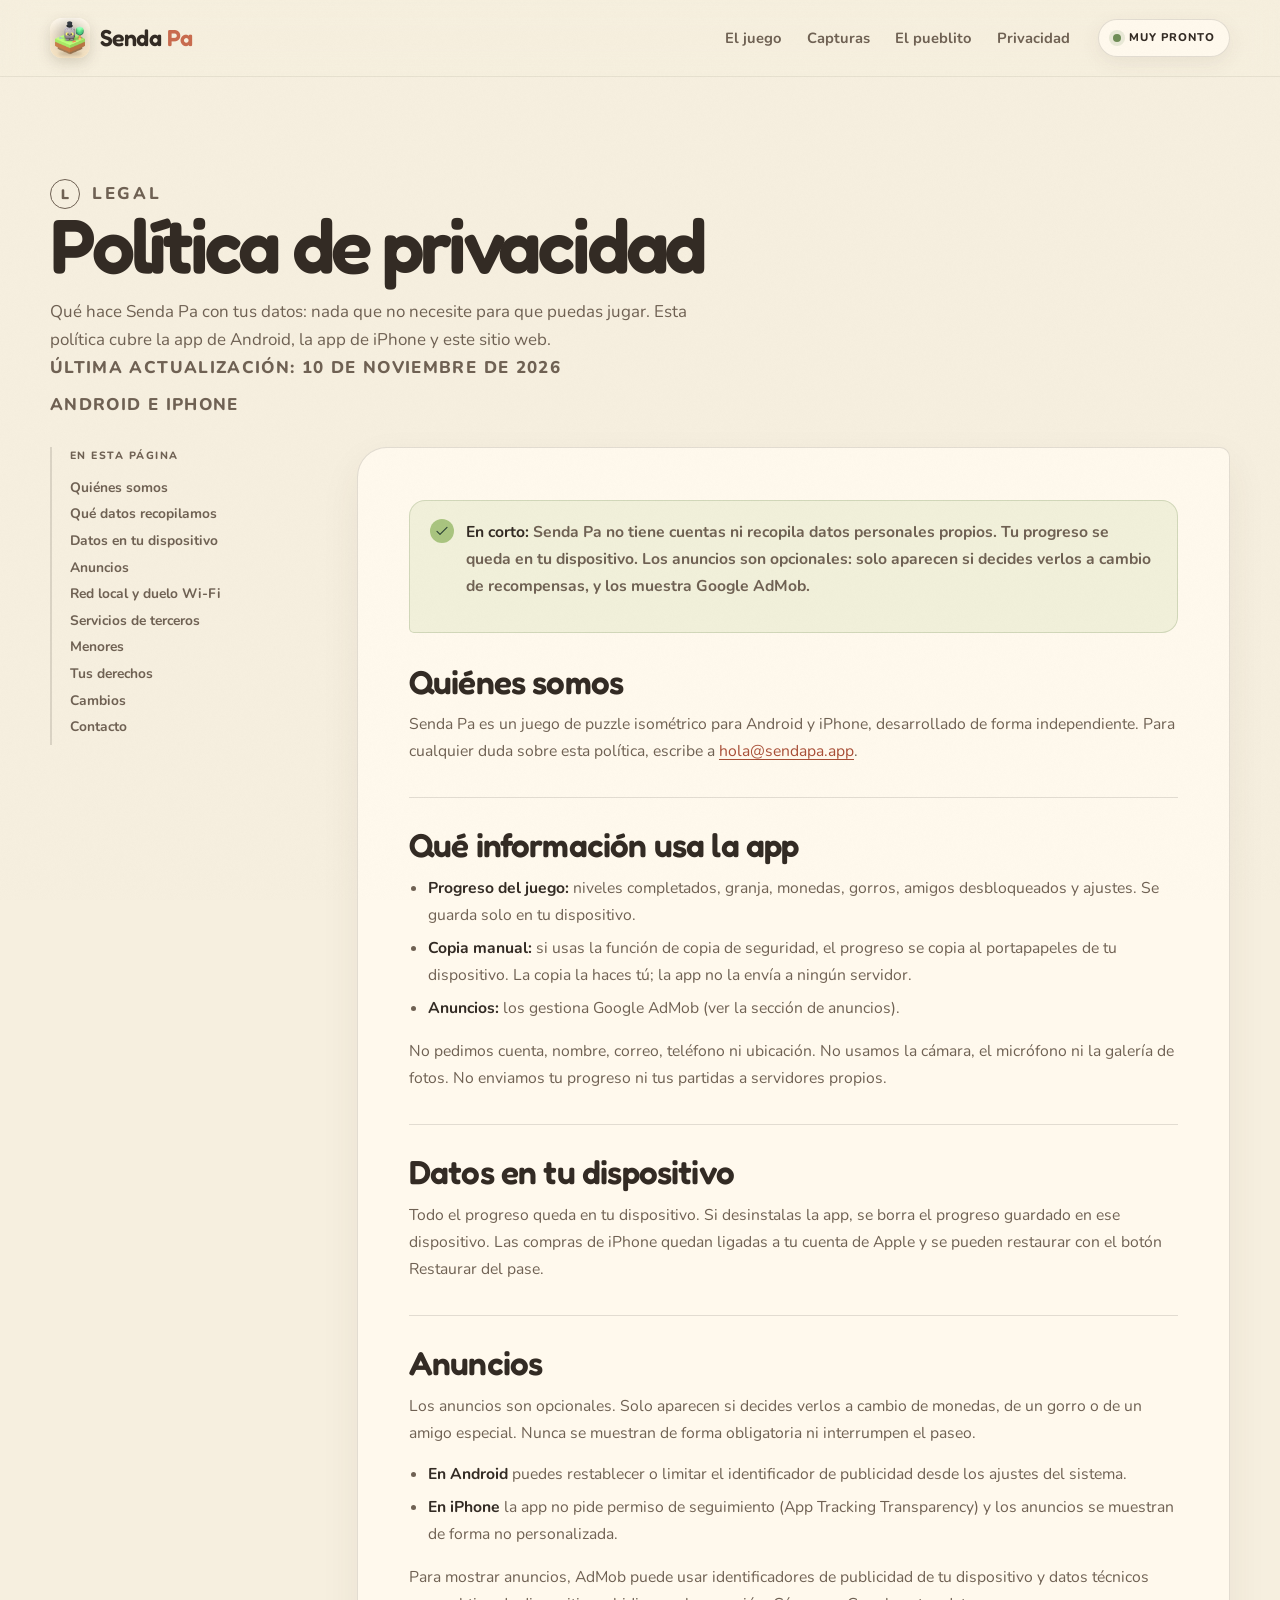
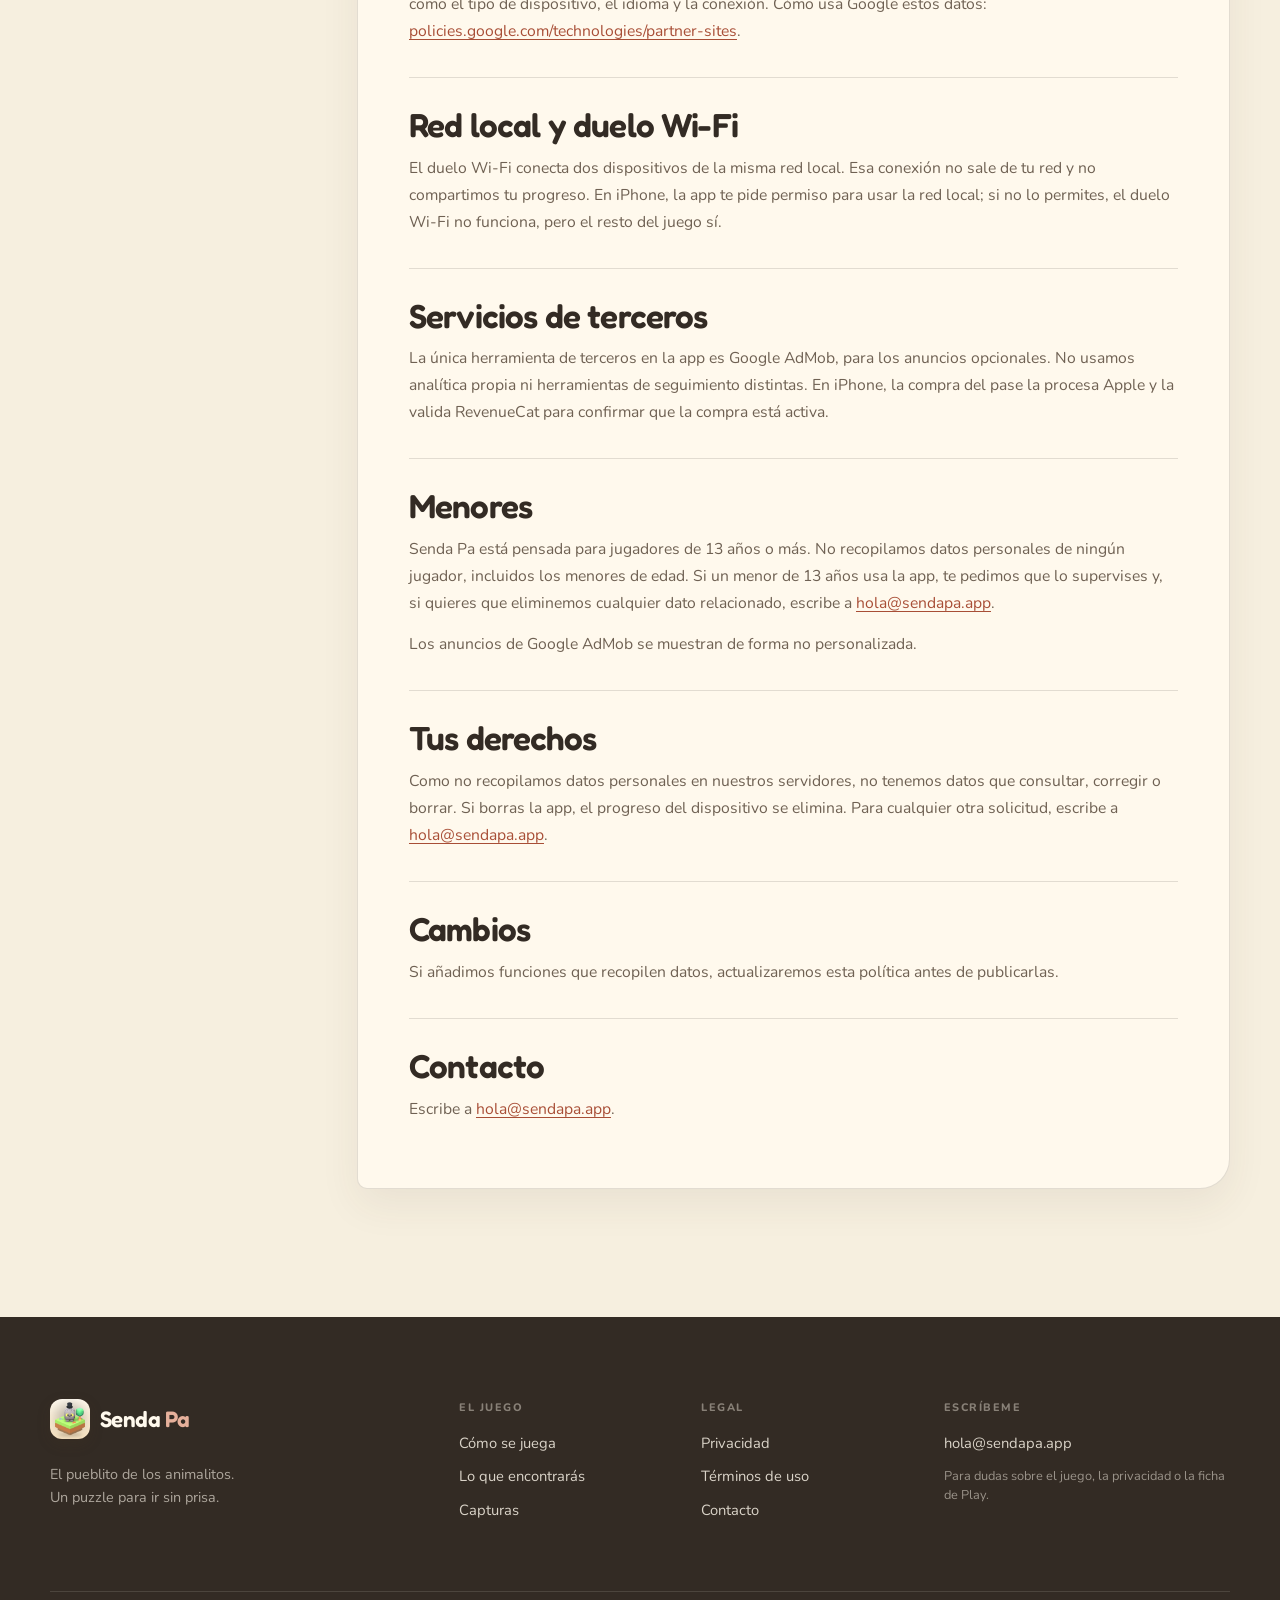
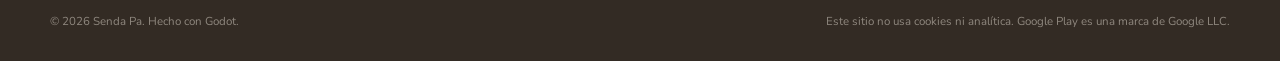
==== commit 50d0cfe0: "Privacidad: la app está pensada para 13 años o más Co-Authored-By: Claude Haiku 5.5 <noreply@anthrop" ====
--- a/privacidad/index.html
+++ b/privacidad/index.html
@@ -120,7 +120,8 @@
 
         <section id="menores">
           <h2>Menores</h2>
-          <p>Senda Pa es apta para todas las edades, pero no está dirigida a menores de 13 años. No pedimos datos personales a ningún jugador, incluidos los menores. Los anuncios se muestran de forma no personalizada.</p>
+          <p>Senda Pa está pensada para jugadores de 13 años o más. No recopilamos datos personales de ningún jugador, incluidos los menores de edad. Si un menor de 13 años usa la app, te pedimos que lo supervises y, si quieres que eliminemos cualquier dato relacionado, escribe a <a href="mailto:hola@sendapa.app">hola@sendapa.app</a>.</p>
+          <p>Los anuncios de Google AdMob se muestran de forma no personalizada.</p>
         </section>
 
         <section id="derechos">
